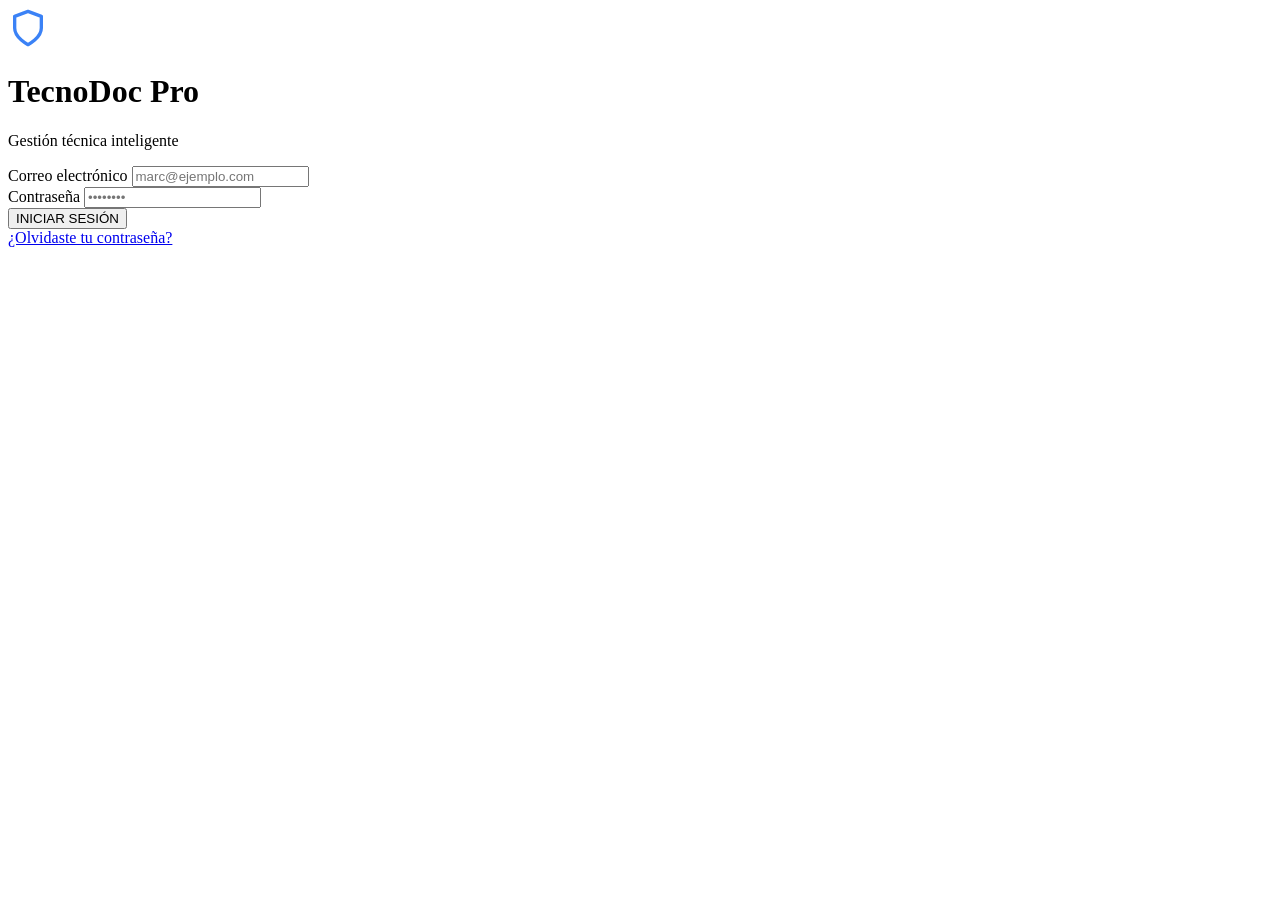
==== index.html @ f9e66f69 "Add initial HTML structure for login page" ====
<!DOCTYPE html>
<html lang="es">
<head>
    <meta charset="UTF-8">
    <meta name="viewport" content="width=device-width, initial-scale=1.0">
    <title>TecnoDoc Pro - Iniciar Sesión</title>
    <!-- Aquí conectaremos nuestro CSS en el siguiente paso -->
    <link rel="stylesheet" href="style.css">
</head>
<body>

    <main class="login-container">
        <div class="glass-card">
            
            <div class="logo-section">
                <!-- Un icono temporal (SVG) de seguridad/tecnología -->
                <svg width="40" height="40" viewBox="0 0 24 24" fill="none" stroke="#3b82f6" stroke-width="2" stroke-linecap="round" stroke-linejoin="round">
                    <path d="M12 22s8-4 8-10V5l-8-3-8 3v7c0 6 8 10 8 10z"></path>
                </svg>
                <h1>TecnoDoc Pro</h1>
                <p>Gestión técnica inteligente</p>
            </div>

            <form id="loginForm">
                <div class="input-group">
                    <label for="email">Correo electrónico</label>
                    <input type="email" id="email" placeholder="marc@ejemplo.com" required>
                </div>

                <div class="input-group">
                    <label for="password">Contraseña</label>
                    <input type="password" id="password" placeholder="••••••••" required>
                </div>

                <button type="submit" class="btn-primary">INICIAR SESIÓN</button>
            </form>

            <div class="form-footer">
                <a href="#">¿Olvidaste tu contraseña?</a>
            </div>
            
        </div>
    </main>

    <!-- Aquí conectaremos nuestra lógica de JavaScript más adelante -->
    <script src="script.js"></script>
</body>
</html>
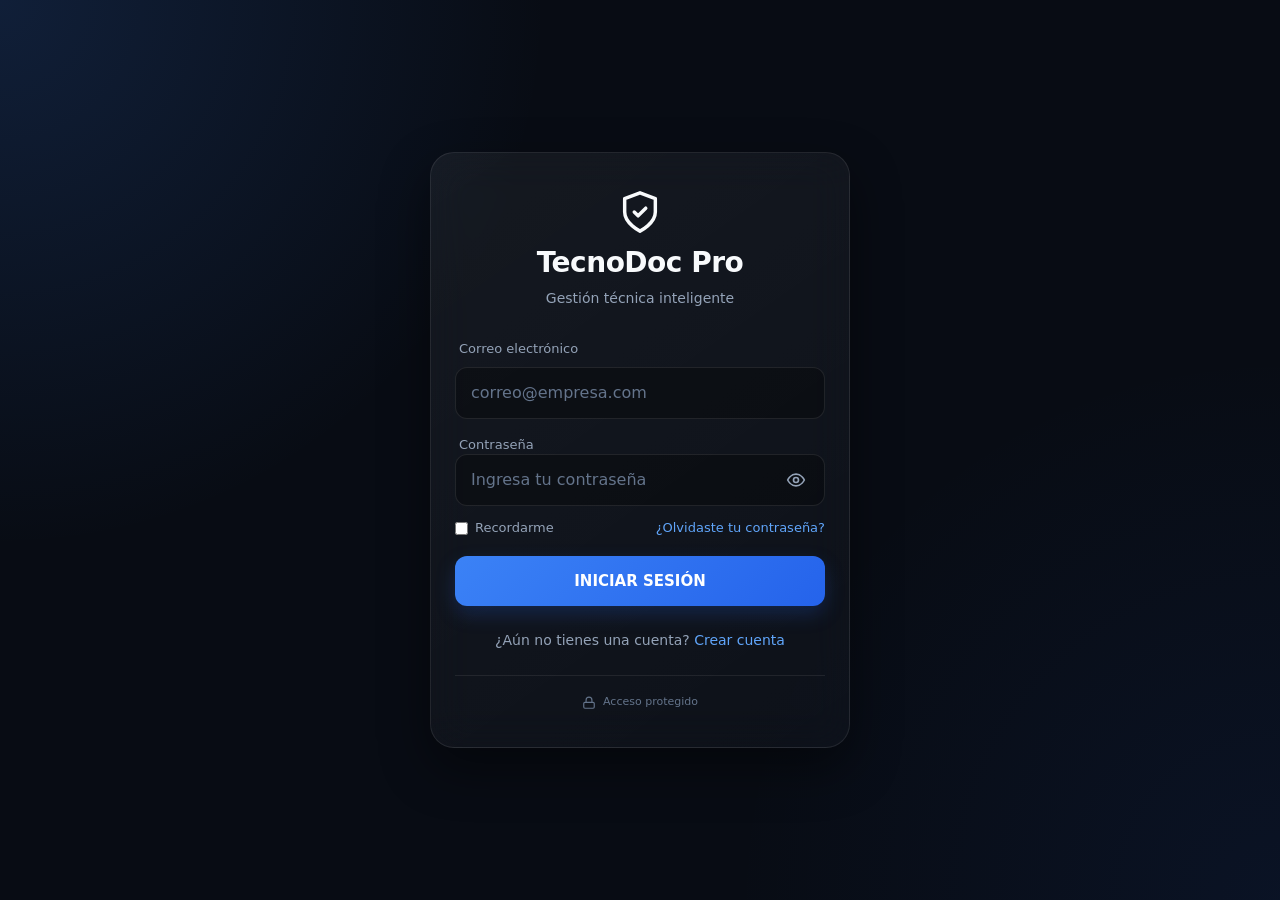
==== commit e59de0f9: "Refactor HTML structure and improve accessibility" ====
--- a/index.html
+++ b/index.html
@@ -1,48 +1,420 @@
 <!DOCTYPE html>
 <html lang="es">
 <head>
+
+    <!-- ================================================================
+         CONFIGURACIÓN BÁSICA
+         ================================================================ -->
+
     <meta charset="UTF-8">
-    <meta name="viewport" content="width=device-width, initial-scale=1.0">
-    <title>TecnoDoc Pro - Iniciar Sesión</title>
-    <!-- Aquí conectaremos nuestro CSS en el siguiente paso -->
-    <link rel="stylesheet" href="style.css">
+
+    <meta
+        name="viewport"
+        content="width=device-width, initial-scale=1.0"
+    >
+
+    <meta
+        name="description"
+        content="TecnoDoc Pro - Gestión técnica inteligente de proformas, informes y almacén."
+    >
+
+    <meta
+        name="theme-color"
+        content="#080c14"
+    >
+
+    <title>TecnoDoc Pro | Iniciar sesión</title>
+
+
+    <!-- ================================================================
+         CSS
+         ================================================================ -->
+
+    <link
+        rel="stylesheet"
+        href="style.css"
+    >
+
 </head>
+
+
 <body>
 
-    <main class="login-container">
-        <div class="glass-card">
-            
+    <!-- ================================================================
+         CONTENEDOR PRINCIPAL DE LOGIN
+         ================================================================ -->
+
+    <main
+        class="login-container"
+        aria-labelledby="login-title"
+    >
+
+        <section
+            class="glass-card"
+            aria-label="Inicio de sesión de TecnoDoc Pro"
+        >
+
+
+            <!-- ========================================================
+                 IDENTIDAD DE LA APLICACIÓN
+                 ======================================================== -->
+
             <div class="logo-section">
-                <!-- Un icono temporal (SVG) de seguridad/tecnología -->
-                <svg width="40" height="40" viewBox="0 0 24 24" fill="none" stroke="#3b82f6" stroke-width="2" stroke-linecap="round" stroke-linejoin="round">
-                    <path d="M12 22s8-4 8-10V5l-8-3-8 3v7c0 6 8 10 8 10z"></path>
+
+                <!-- Logo / icono -->
+                <div
+                    class="app-logo"
+                    aria-hidden="true"
+                >
+
+                    <svg
+                        width="46"
+                        height="46"
+                        viewBox="0 0 24 24"
+                        fill="none"
+                        stroke="currentColor"
+                        stroke-width="1.8"
+                        stroke-linecap="round"
+                        stroke-linejoin="round"
+                    >
+
+                        <path
+                            d="M12 22s8-4 8-10V5l-8-3-8 3v7c0 6 8 10 8 10z"
+                        ></path>
+
+                        <path
+                            d="M9 12l2 2 4-4"
+                        ></path>
+
+                    </svg>
+
+                </div>
+
+
+                <h1 id="login-title">
+                    TecnoDoc Pro
+                </h1>
+
+                <p>
+                    Gestión técnica inteligente
+                </p>
+
+            </div>
+
+
+
+            <!-- ========================================================
+                 MENSAJES DEL SISTEMA
+                 ======================================================== -->
+
+            <!--
+                JavaScript podrá utilizar este elemento para mostrar:
+
+                - Credenciales incorrectas
+                - Usuario no registrado
+                - Error de conexión
+                - Cuenta bloqueada
+                - Sesión expirada
+            -->
+
+            <div
+                id="loginMessage"
+                class="alert"
+                role="alert"
+                aria-live="polite"
+                hidden
+            ></div>
+
+
+
+            <!-- ========================================================
+                 FORMULARIO
+                 ======================================================== -->
+
+            <form
+                id="loginForm"
+                novalidate
+            >
+
+
+                <!-- ====================================================
+                     CORREO
+                     ==================================================== -->
+
+                <div class="input-group">
+
+                    <label for="email">
+                        Correo electrónico
+                    </label>
+
+                    <input
+                        type="email"
+                        id="email"
+                        name="email"
+                        autocomplete="email"
+                        inputmode="email"
+                        placeholder="correo@empresa.com"
+                        required
+                        aria-required="true"
+                    >
+
+                </div>
+
+
+
+                <!-- ====================================================
+                     CONTRASEÑA
+                     ==================================================== -->
+
+                <div class="input-group">
+
+                    <div
+                        class="password-label"
+                        style="
+                            display:flex;
+                            justify-content:space-between;
+                            align-items:center;
+                            gap:10px;
+                        "
+                    >
+
+                        <label
+                            for="password"
+                            style="margin-bottom:0;"
+                        >
+                            Contraseña
+                        </label>
+
+                    </div>
+
+
+                    <div
+                        class="password-wrapper"
+                        style="position:relative;"
+                    >
+
+                        <input
+                            type="password"
+                            id="password"
+                            name="password"
+                            autocomplete="current-password"
+                            placeholder="Ingresa tu contraseña"
+                            required
+                            aria-required="true"
+                            style="padding-right:50px;"
+                        >
+
+
+                        <!--
+                            Este botón será utilizado por JavaScript
+                            para mostrar u ocultar la contraseña.
+                        -->
+
+                        <button
+                            type="button"
+                            id="togglePassword"
+                            aria-label="Mostrar contraseña"
+                            title="Mostrar contraseña"
+                            style="
+                                position:absolute;
+                                right:10px;
+                                top:50%;
+                                transform:translateY(-50%);
+                                width:38px;
+                                height:38px;
+                                display:flex;
+                                align-items:center;
+                                justify-content:center;
+                                border:none;
+                                background:transparent;
+                                color:#94a3b8;
+                                border-radius:8px;
+                                cursor:pointer;
+                            "
+                        >
+
+                            <svg
+                                id="eyeIcon"
+                                width="20"
+                                height="20"
+                                viewBox="0 0 24 24"
+                                fill="none"
+                                stroke="currentColor"
+                                stroke-width="2"
+                                stroke-linecap="round"
+                                stroke-linejoin="round"
+                                aria-hidden="true"
+                            >
+
+                                <path
+                                    d="M2 12s3.5-7 10-7 10 7 10 7-3.5 7-10 7S2 12 2 12z"
+                                ></path>
+
+                                <circle
+                                    cx="12"
+                                    cy="12"
+                                    r="3"
+                                ></circle>
+
+                            </svg>
+
+                        </button>
+
+                    </div>
+
+                </div>
+
+
+
+                <!-- ====================================================
+                     OPCIONES
+                     ==================================================== -->
+
+                <div
+                    class="login-options"
+                    style="
+                        display:flex;
+                        justify-content:space-between;
+                        align-items:center;
+                        gap:12px;
+                        margin:-4px 0 18px;
+                        font-size:13px;
+                    "
+                >
+
+                    <label
+                        style="
+                            display:flex;
+                            align-items:center;
+                            gap:7px;
+                            color:#94a3b8;
+                            cursor:pointer;
+                        "
+                    >
+
+                        <input
+                            type="checkbox"
+                            id="remember"
+                            name="remember"
+                            style="accent-color:#3b82f6;"
+                        >
+
+                        Recordarme
+
+                    </label>
+
+
+                    <a
+                        href="recuperar.html"
+                        style="
+                            color:#60a5fa;
+                            text-decoration:none;
+                        "
+                    >
+                        ¿Olvidaste tu contraseña?
+                    </a>
+
+                </div>
+
+
+
+                <!-- ====================================================
+                     BOTÓN LOGIN
+                     ==================================================== -->
+
+                <button
+                    type="submit"
+                    id="loginButton"
+                    class="btn-primary"
+                >
+
+                    <span id="loginButtonText">
+                        INICIAR SESIÓN
+                    </span>
+
+                </button>
+
+            </form>
+
+
+
+            <!-- ========================================================
+                 REGISTRO
+                 ======================================================== -->
+
+            <div class="form-footer">
+
+                <p>
+                    ¿Aún no tienes una cuenta?
+                    <a href="registro.html">
+                        Crear cuenta
+                    </a>
+                </p>
+
+            </div>
+
+
+
+            <!-- ========================================================
+                 SEGURIDAD
+                 ======================================================== -->
+
+            <div
+                class="login-security"
+                style="
+                    margin-top:24px;
+                    padding-top:18px;
+                    border-top:1px solid rgba(255,255,255,0.08);
+                    display:flex;
+                    align-items:center;
+                    justify-content:center;
+                    gap:7px;
+                    color:#64748b;
+                    font-size:11px;
+                "
+            >
+
+                <svg
+                    width="14"
+                    height="14"
+                    viewBox="0 0 24 24"
+                    fill="none"
+                    stroke="currentColor"
+                    stroke-width="2"
+                    stroke-linecap="round"
+                    stroke-linejoin="round"
+                    aria-hidden="true"
+                >
+
+                    <rect
+                        x="3"
+                        y="11"
+                        width="18"
+                        height="10"
+                        rx="2"
+                    ></rect>
+
+                    <path
+                        d="M7 11V7a5 5 0 0 1 10 0v4"
+                    ></path>
+
                 </svg>
-                <h1>TecnoDoc Pro</h1>
-                <p>Gestión técnica inteligente</p>
+
+                Acceso protegido
+
             </div>
 
-            <form id="loginForm">
-                <div class="input-group">
-                    <label for="email">Correo electrónico</label>
-                    <input type="email" id="email" placeholder="marc@ejemplo.com" required>
-                </div>
-
-                <div class="input-group">
-                    <label for="password">Contraseña</label>
-                    <input type="password" id="password" placeholder="••••••••" required>
-                </div>
-
-                <button type="submit" class="btn-primary">INICIAR SESIÓN</button>
-            </form>
-
-            <div class="form-footer">
-                <a href="#">¿Olvidaste tu contraseña?</a>
-            </div>
-            
-        </div>
+        </section>
+
     </main>
 
-    <!-- Aquí conectaremos nuestra lógica de JavaScript más adelante -->
+
+
+    <!-- ================================================================
+         JAVASCRIPT
+         ================================================================ -->
+
     <script src="script.js"></script>
+
 </body>
 </html>
--- a/style.css
+++ b/style.css
@@ -0,0 +1,1175 @@
+/* ==========================================================================
+   TECNODOC PRO — SISTEMA DE DISEÑO
+   ==========================================================================
+   Diseño:
+   - Dark / Glassmorphism
+   - Responsive Mobile First
+   - Dashboard empresarial
+   - Formularios profesionales
+   - Proformas e informes técnicos
+   - Accesibilidad y estados interactivos
+   ========================================================================== */
+
+
+/* ==========================================================================
+   1. VARIABLES GLOBALES
+   ========================================================================== */
+
+:root {
+
+    /* ---------- Colores ---------- */
+
+    --bg-dark: #080c14;
+    --bg-secondary: #0d1320;
+    --bg-tertiary: #111827;
+
+    --glass-bg: rgba(255, 255, 255, 0.045);
+    --glass-bg-hover: rgba(255, 255, 255, 0.07);
+
+    --glass-border: rgba(255, 255, 255, 0.09);
+    --glass-border-hover: rgba(255, 255, 255, 0.16);
+
+    --primary-blue: #3b82f6;
+    --primary-hover: #2563eb;
+    --primary-light: #60a5fa;
+
+    --success: #10b981;
+    --success-dark: #059669;
+
+    --warning: #f59e0b;
+    --danger: #ef4444;
+    --info: #06b6d4;
+
+    --text-light: #f8fafc;
+    --text-secondary: #cbd5e1;
+    --text-muted: #94a3b8;
+    --text-disabled: #64748b;
+
+
+    /* ---------- Sombras ---------- */
+
+    --shadow-sm:
+        0 4px 12px rgba(0, 0, 0, 0.25);
+
+    --shadow-md:
+        0 10px 30px rgba(0, 0, 0, 0.35);
+
+    --shadow-lg:
+        0 20px 50px rgba(0, 0, 0, 0.45);
+
+    --shadow-blue:
+        0 8px 25px rgba(59, 130, 246, 0.25);
+
+
+    /* ---------- Radios ---------- */
+
+    --radius-sm: 8px;
+    --radius-md: 12px;
+    --radius-lg: 16px;
+    --radius-xl: 20px;
+    --radius-2xl: 24px;
+
+
+    /* ---------- Espaciado ---------- */
+
+    --space-1: 4px;
+    --space-2: 8px;
+    --space-3: 12px;
+    --space-4: 16px;
+    --space-5: 20px;
+    --space-6: 24px;
+    --space-8: 32px;
+    --space-10: 40px;
+
+
+    /* ---------- Transiciones ---------- */
+
+    --transition-fast: 0.15s ease;
+    --transition-normal: 0.25s ease;
+    --transition-slow: 0.35s ease;
+}
+
+
+/* ==========================================================================
+   2. RESET
+   ========================================================================== */
+
+* {
+    margin: 0;
+    padding: 0;
+    box-sizing: border-box;
+
+    font-family:
+        system-ui,
+        -apple-system,
+        BlinkMacSystemFont,
+        "Segoe UI",
+        sans-serif;
+
+    -webkit-tap-highlight-color: transparent;
+}
+
+html {
+    scroll-behavior: smooth;
+}
+
+body {
+    min-height: 100vh;
+
+    background-color: var(--bg-dark);
+
+    color: var(--text-light);
+
+    background-image:
+        radial-gradient(
+            circle at 0% 0%,
+            rgba(59, 130, 246, 0.16),
+            transparent 35%
+        ),
+        radial-gradient(
+            circle at 100% 100%,
+            rgba(37, 99, 235, 0.08),
+            transparent 35%
+        );
+
+    background-attachment: fixed;
+
+    line-height: 1.5;
+
+    overflow-x: hidden;
+}
+
+button,
+input,
+select,
+textarea {
+    font: inherit;
+}
+
+button {
+    cursor: pointer;
+}
+
+img {
+    max-width: 100%;
+    display: block;
+}
+
+a {
+    color: inherit;
+}
+
+
+/* ==========================================================================
+   3. ACCESIBILIDAD
+   ========================================================================== */
+
+:focus-visible {
+    outline: 2px solid var(--primary-light);
+    outline-offset: 3px;
+}
+
+::selection {
+    background: rgba(59, 130, 246, 0.35);
+    color: white;
+}
+
+
+/* ==========================================================================
+   4. SCROLLBAR
+   ========================================================================== */
+
+::-webkit-scrollbar {
+    width: 7px;
+    height: 7px;
+}
+
+::-webkit-scrollbar-track {
+    background: transparent;
+}
+
+::-webkit-scrollbar-thumb {
+    background: rgba(148, 163, 184, 0.25);
+    border-radius: 999px;
+}
+
+::-webkit-scrollbar-thumb:hover {
+    background: rgba(148, 163, 184, 0.4);
+}
+
+
+/* ==========================================================================
+   5. LAYOUT LOGIN
+   ========================================================================== */
+
+.login-container {
+    width: 100%;
+    min-height: 100vh;
+
+    padding: var(--space-5);
+
+    display: flex;
+    align-items: center;
+    justify-content: center;
+}
+
+.login-container .glass-card {
+    width: 100%;
+    max-width: 420px;
+}
+
+
+/* ==========================================================================
+   6. LAYOUT PRINCIPAL
+   ========================================================================== */
+
+.app-layout {
+    width: 100%;
+    max-width: 1280px;
+
+    min-height: 100vh;
+
+    margin: 0 auto;
+
+    display: flex;
+    flex-direction: column;
+
+    padding-bottom: 90px;
+}
+
+.dashboard-content {
+    width: 100%;
+
+    padding:
+        var(--space-6)
+        var(--space-5);
+
+    flex: 1;
+}
+
+
+/* ==========================================================================
+   7. HEADER
+   ========================================================================== */
+
+.top-bar {
+
+    position: sticky;
+    top: 0;
+
+    z-index: 50;
+
+    width: 100%;
+
+    display: flex;
+    align-items: center;
+    justify-content: space-between;
+
+    padding:
+        14px
+        20px;
+
+    background:
+        rgba(8, 12, 20, 0.82);
+
+    backdrop-filter: blur(18px);
+    -webkit-backdrop-filter: blur(18px);
+
+    border-bottom:
+        1px solid var(--glass-border);
+}
+
+.brand {
+    display: flex;
+    align-items: center;
+
+    gap: 10px;
+
+    font-size: 18px;
+    font-weight: 750;
+
+    letter-spacing: -0.3px;
+}
+
+.avatar {
+
+    width: 36px;
+    height: 36px;
+
+    flex-shrink: 0;
+
+    border-radius: 50%;
+
+    display: flex;
+    align-items: center;
+    justify-content: center;
+
+    background:
+        linear-gradient(
+            135deg,
+            var(--primary-blue),
+            var(--primary-hover)
+        );
+
+    color: white;
+
+    font-size: 14px;
+    font-weight: 700;
+
+    box-shadow:
+        var(--shadow-blue);
+}
+
+
+/* ==========================================================================
+   8. NAVEGACIÓN INFERIOR
+   ========================================================================== */
+
+.bottom-nav {
+
+    position: fixed;
+
+    left: 0;
+    right: 0;
+    bottom: 0;
+
+    z-index: 100;
+
+    height: 68px;
+
+    display: flex;
+    align-items: center;
+    justify-content: space-around;
+
+    padding:
+        6px
+        max(8px, env(safe-area-inset-left))
+        calc(6px + env(safe-area-inset-bottom))
+        max(8px, env(safe-area-inset-right));
+
+    background:
+        rgba(8, 12, 20, 0.94);
+
+    backdrop-filter: blur(18px);
+    -webkit-backdrop-filter: blur(18px);
+
+    border-top:
+        1px solid var(--glass-border);
+}
+
+.nav-item {
+
+    min-width: 58px;
+
+    padding: 5px 8px;
+
+    display: flex;
+    flex-direction: column;
+    align-items: center;
+
+    gap: 3px;
+
+    color: var(--text-muted);
+
+    text-decoration: none;
+
+    font-size: 11px;
+    font-weight: 500;
+
+    border-radius: var(--radius-md);
+
+    transition:
+        color var(--transition-normal),
+        background var(--transition-normal),
+        transform var(--transition-fast);
+}
+
+.nav-item:hover {
+    color: var(--text-light);
+    background: var(--glass-bg);
+}
+
+.nav-item.active {
+    color: var(--primary-light);
+    background:
+        rgba(59, 130, 246, 0.10);
+}
+
+.nav-item:active {
+    transform: scale(0.94);
+}
+
+
+/* ==========================================================================
+   9. GLASS CARDS
+   ========================================================================== */
+
+.glass-card {
+
+    width: 100%;
+    max-width: 420px;
+
+    padding:
+        36px
+        24px;
+
+    background:
+        linear-gradient(
+            145deg,
+            rgba(255,255,255,0.055),
+            rgba(255,255,255,0.025)
+        );
+
+    backdrop-filter: blur(20px);
+    -webkit-backdrop-filter: blur(20px);
+
+    border:
+        1px solid var(--glass-border);
+
+    border-radius:
+        var(--radius-2xl);
+
+    box-shadow:
+        var(--shadow-lg);
+
+    text-align: center;
+}
+
+.section-card {
+
+    width: 100%;
+
+    padding: var(--space-5);
+
+    margin-bottom: var(--space-4);
+
+    background:
+        rgba(255,255,255,0.035);
+
+    border:
+        1px solid var(--glass-border);
+
+    border-radius:
+        var(--radius-lg);
+
+    transition:
+        border-color var(--transition-normal),
+        background var(--transition-normal);
+}
+
+.section-card:hover {
+    border-color: var(--glass-border-hover);
+    background: var(--glass-bg-hover);
+}
+
+.section-card h3 {
+    margin-bottom: var(--space-3);
+
+    color: var(--text-light);
+
+    font-size: 15px;
+    font-weight: 650;
+}
+
+.section-header {
+
+    display: flex;
+    align-items: center;
+    justify-content: space-between;
+
+    gap: var(--space-3);
+
+    margin-bottom: var(--space-4);
+}
+
+
+/* ==========================================================================
+   10. DASHBOARD
+   ========================================================================== */
+
+.welcome-header {
+    margin-bottom: var(--space-6);
+}
+
+.welcome-header h2 {
+
+    margin-bottom: 4px;
+
+    font-size: clamp(
+        22px,
+        4vw,
+        28px
+    );
+
+    font-weight: 750;
+
+    letter-spacing: -0.5px;
+}
+
+.welcome-header p {
+
+    color: var(--text-muted);
+
+    font-size: 14px;
+}
+
+
+/* ==========================================================================
+   11. MÉTRICAS
+   ========================================================================== */
+
+.metrics-grid {
+
+    display: grid;
+
+    grid-template-columns:
+        repeat(2, minmax(0, 1fr));
+
+    gap: var(--space-3);
+
+    margin-bottom: var(--space-8);
+}
+
+.metric-card {
+
+    min-width: 0;
+
+    padding: var(--space-4);
+
+    display: flex;
+    flex-direction: column;
+
+    gap: 6px;
+
+    background:
+        linear-gradient(
+            145deg,
+            rgba(255,255,255,0.05),
+            rgba(255,255,255,0.025)
+        );
+
+    border:
+        1px solid var(--glass-border);
+
+    border-radius:
+        var(--radius-lg);
+
+    box-shadow:
+        var(--shadow-sm);
+
+    transition:
+        transform var(--transition-fast),
+        border-color var(--transition-normal),
+        background var(--transition-normal);
+}
+
+.metric-card:hover {
+    transform: translateY(-2px);
+
+    border-color:
+        rgba(59, 130, 246, 0.25);
+}
+
+.metric-card:active {
+    transform: scale(0.98);
+}
+
+.metric-card .label {
+
+    color: var(--text-muted);
+
+    font-size: 12px;
+    font-weight: 500;
+}
+
+.metric-card .value {
+
+    overflow: hidden;
+
+    font-size: clamp(
+        20px,
+        5vw,
+        27px
+    );
+
+    font-weight: 750;
+
+    letter-spacing: -0.5px;
+
+    white-space: nowrap;
+}
+
+.metric-card .value small {
+
+    color: var(--text-muted);
+
+    font-size: 13px;
+
+    font-weight: 400;
+}
+
+
+/* ==========================================================================
+   12. ACCIONES RÁPIDAS
+   ========================================================================== */
+
+.quick-actions h3 {
+
+    margin-bottom: var(--space-3);
+
+    font-size: 16px;
+    font-weight: 650;
+}
+
+.actions-grid {
+
+    display: grid;
+
+    grid-template-columns:
+        repeat(2, minmax(0, 1fr));
+
+    gap: var(--space-3);
+}
+
+
+/* ==========================================================================
+   13. FORMULARIOS
+   ========================================================================== */
+
+.logo-section {
+    margin-bottom: 30px;
+}
+
+.logo-section h1 {
+
+    margin-bottom: 4px;
+
+    font-size: 28px;
+    font-weight: 750;
+
+    letter-spacing: -0.5px;
+}
+
+.logo-section p {
+
+    color: var(--text-muted);
+
+    font-size: 14px;
+}
+
+.input-group {
+
+    margin-bottom: var(--space-4);
+
+    text-align: left;
+}
+
+.input-group label {
+
+    display: block;
+
+    margin:
+        0 0
+        var(--space-2)
+        4px;
+
+    color: var(--text-muted);
+
+    font-size: 13px;
+    font-weight: 500;
+}
+
+
+/* ==========================================================================
+   14. INPUTS
+   ========================================================================== */
+
+.input-group input,
+.form-input,
+.form-textarea {
+
+    width: 100%;
+
+    padding:
+        13px
+        15px;
+
+    background:
+        rgba(0, 0, 0, 0.28);
+
+    border:
+        1px solid var(--glass-border);
+
+    border-radius:
+        var(--radius-md);
+
+    color:
+        var(--text-light);
+
+    font-size: 16px;
+
+    outline: none;
+
+    transition:
+        border-color var(--transition-normal),
+        background var(--transition-normal),
+        box-shadow var(--transition-normal);
+}
+
+.input-group input::placeholder,
+.form-input::placeholder,
+.form-textarea::placeholder {
+    color:
+        var(--text-disabled);
+}
+
+.input-group input:hover,
+.form-input:hover,
+.form-textarea:hover {
+
+    border-color:
+        var(--glass-border-hover);
+}
+
+.input-group input:focus,
+.form-input:focus,
+.form-textarea:focus {
+
+    border-color:
+        var(--primary-blue);
+
+    background:
+        rgba(0, 0, 0, 0.40);
+
+    box-shadow:
+        0 0 0 3px
+        rgba(59, 130, 246, 0.12);
+}
+
+.form-textarea {
+
+    min-height: 120px;
+
+    resize: vertical;
+
+    line-height: 1.55;
+}
+
+
+/* ==========================================================================
+   15. INPUT DESHABILITADO
+   ========================================================================== */
+
+input:disabled,
+select:disabled,
+textarea:disabled,
+button:disabled {
+
+    cursor: not-allowed;
+
+    opacity: 0.55;
+}
+
+
+/* ==========================================================================
+   16. SELECT
+   ========================================================================== */
+
+select.form-input {
+
+    appearance: none;
+
+    padding-right: 42px;
+
+    background-image:
+        url("data:image/svg+xml;charset=UTF-8,%3Csvg xmlns='http://www.w3.org/2000/svg' width='18' height='18' viewBox='0 0 24 24' fill='none' stroke='%2394a3b8' stroke-width='2' stroke-linecap='round' stroke-linejoin='round'%3E%3Cpolyline points='6 9 12 15 18 9'%3E%3C/polyline%3E%3C/svg%3E");
+
+    background-repeat: no-repeat;
+
+    background-position:
+        right 14px center;
+
+    background-size: 16px;
+}
+
+
+/* ==========================================================================
+   17. BOTONES
+   ========================================================================== */
+
+.btn-primary,
+.btn-action {
+
+    width: 100%;
+
+    padding:
+        14px
+        16px;
+
+    border-radius:
+        var(--radius-md);
+
+    font-size: 15px;
+
+    font-weight: 650;
+
+    cursor: pointer;
+
+    transition:
+        transform var(--transition-fast),
+        background var(--transition-normal),
+        box-shadow var(--transition-normal),
+        border-color var(--transition-normal);
+}
+
+.btn-primary {
+
+    border: none;
+
+    color: white;
+
+    background:
+        linear-gradient(
+            135deg,
+            var(--primary-blue),
+            var(--primary-hover)
+        );
+
+    box-shadow:
+        0 8px 20px
+        rgba(37, 99, 235, 0.22);
+}
+
+.btn-primary:hover {
+
+    background:
+        linear-gradient(
+            135deg,
+            #4f8ff7,
+            #2563eb
+        );
+
+    box-shadow:
+        0 10px 25px
+        rgba(37, 99, 235, 0.30);
+}
+
+.btn-action {
+
+    color:
+        var(--primary-light);
+
+    background:
+        rgba(59, 130, 246, 0.10);
+
+    border:
+        1px solid
+        rgba(59, 130, 246, 0.55);
+}
+
+.btn-action:hover {
+
+    color: white;
+
+    background:
+        rgba(59, 130, 246, 0.20);
+
+    border-color:
+        var(--primary-blue);
+}
+
+.btn-primary:active,
+.btn-action:active {
+
+    transform:
+        scale(0.98);
+}
+
+
+/* ==========================================================================
+   18. BOTÓN SECUNDARIO
+   ========================================================================== */
+
+.btn-secondary {
+
+    padding:
+        8px
+        14px;
+
+    border:
+        1px solid
+        rgba(59, 130, 246, 0.5);
+
+    border-radius:
+        var(--radius-sm);
+
+    background:
+        transparent;
+
+    color:
+        var(--primary-light);
+
+    font-size: 13px;
+
+    font-weight: 600;
+
+    transition:
+        background var(--transition-normal),
+        color var(--transition-normal);
+}
+
+.btn-secondary:hover {
+
+    background:
+        rgba(59, 130, 246, 0.10);
+
+    color: white;
+}
+
+
+/* ==========================================================================
+   19. BOTÓN VOLVER
+   ========================================================================== */
+
+.btn-back {
+
+    display: inline-flex;
+
+    align-items: center;
+
+    justify-content: center;
+
+    width: 38px;
+    height: 38px;
+
+    margin-right: 8px;
+
+    border-radius:
+        var(--radius-md);
+
+    color:
+        var(--text-light);
+
+    text-decoration: none;
+
+    font-size: 20px;
+
+    transition:
+        background var(--transition-normal),
+        transform var(--transition-fast);
+}
+
+.btn-back:hover {
+
+    background:
+        var(--glass-bg-hover);
+}
+
+.btn-back:active {
+    transform: scale(0.94);
+}
+
+
+/* ==========================================================================
+   20. FOOTER DEL FORMULARIO
+   ========================================================================== */
+
+.form-footer {
+
+    margin-top:
+        var(--space-6);
+
+    color:
+        var(--text-muted);
+
+    font-size: 14px;
+}
+
+.form-footer a {
+
+    color:
+        var(--primary-light);
+
+    text-decoration: none;
+
+    font-weight: 500;
+}
+
+.form-footer a:hover {
+    text-decoration: underline;
+}
+
+
+/* ==========================================================================
+   21. TABLAS DE PROFORMAS
+   ========================================================================== */
+
+.table-responsive {
+
+    width: 100%;
+
+    overflow-x: auto;
+
+    border:
+        1px solid
+        var(--glass-border);
+
+    border-radius:
+        var(--radius-md);
+
+    scrollbar-width: thin;
+}
+
+.proforma-table {
+
+    width: 100%;
+
+    min-width: 620px;
+
+    border-collapse: collapse;
+
+    background:
+        rgba(0,0,0,0.10);
+}
+
+.proforma-table th {
+
+    padding:
+        12px
+        10px;
+
+    color:
+        var(--text-muted);
+
+    background:
+        rgba(255,255,255,0.025);
+
+    border-bottom:
+        1px solid
+        var(--glass-border);
+
+    text-align: left;
+
+    font-size: 11px;
+
+    font-weight: 650;
+
+    text-transform: uppercase;
+
+    letter-spacing: 0.4px;
+}
+
+.proforma-table td {
+
+    padding:
+        11px
+        10px;
+
+    border-bottom:
+        1px solid
+        rgba(255,255,255,0.045);
+
+    color:
+        var(--text-secondary);
+
+    font-size: 13px;
+}
+
+.proforma-table tbody tr {
+
+    transition:
+        background var(--transition-fast);
+}
+
+.proforma-table tbody tr:hover {
+
+    background:
+        rgba(255,255,255,0.025);
+}
+
+.proforma-table tbody tr:last-child td {
+    border-bottom: none;
+}
+
+.total-celda {
+
+    color:
+        var(--primary-light) !important;
+
+    font-size: 14px !important;
+
+    font-weight: 700;
+
+    white-space: nowrap;
+}
+
+
+/* ==========================================================================
+   22. RESUMEN DE TOTALES
+   ========================================================================== */
+
+.resume-card {
+
+    display: flex;
+
+    flex-direction: column;
+
+    gap: 10px;
+}
+
+.resume-line {
+
+    display: flex;
+
+    justify-content: space-between;
+
+    align-items: center;
+
+    gap: 20px;
+
+    color:
+        var(--text-muted);
+
+    font-size: 14px;
+}
+
+.resume-line strong {
+    color:
+        var(--text-secondary);
+}
+
+.total-line {
+
+    display: flex;
+
+    align-items: center;
+    justify-content: space-between;
+
+    padding-top:
+        var(--space-3);
+
+    margin-top:
+        4px;
+
+    border-top:
+        1px solid
+        var(--glass-border);
+
+    color:
+        var(--text-light);
+
+    font-size: 18px;
+}
+
+.total-line strong {
+
+    color:
+        var(--success);
+
+    font-size: 20px;
+}
+
+
+/* ==========================================================================
+   23. EVIDENCIAS
+   ==========================================================
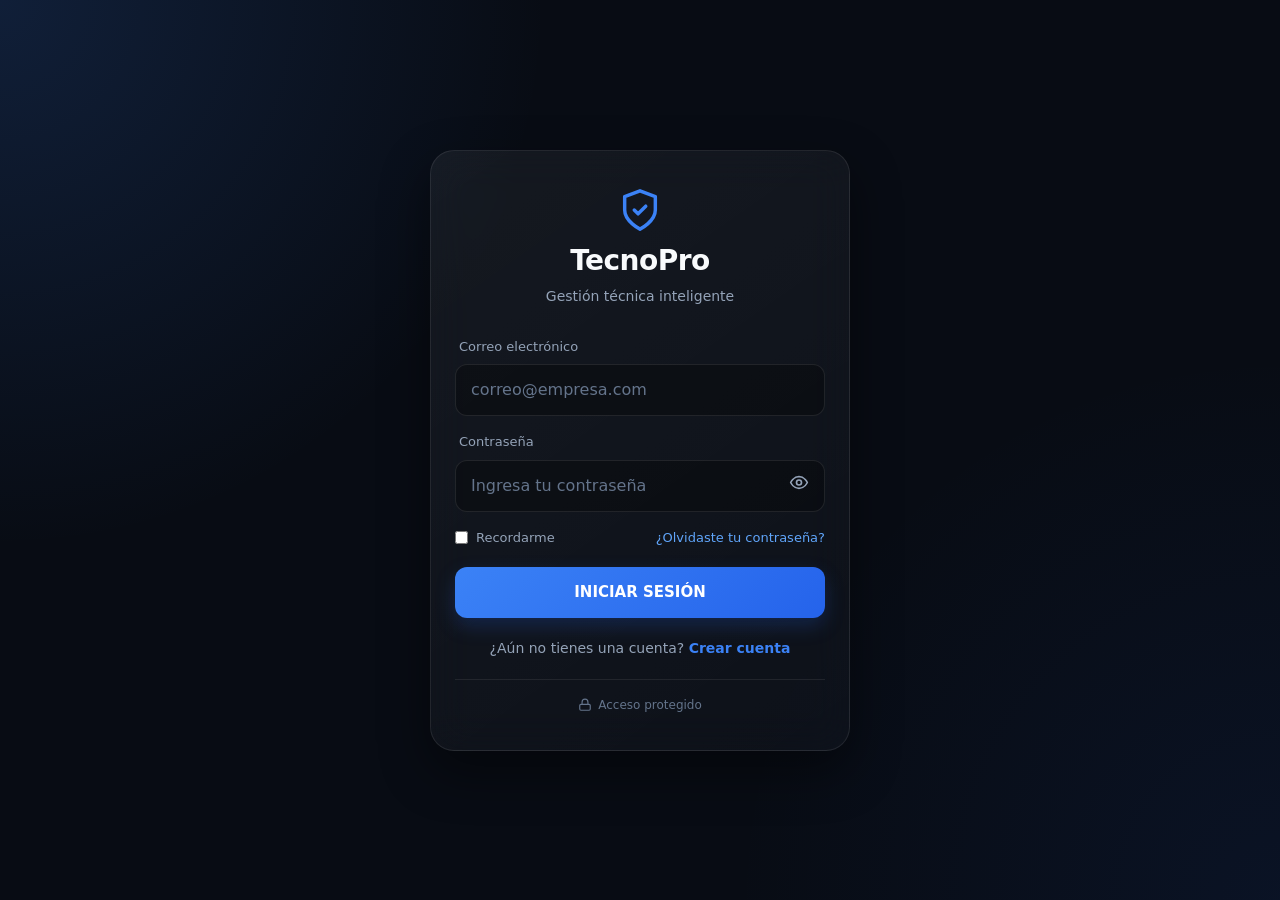
==== commit b0c6efa4: "Refactor index.html for TecnoPro branding" ====
--- a/index.html
+++ b/index.html
@@ -1,420 +1,89 @@
 <!DOCTYPE html>
 <html lang="es">
 <head>
-
-    <!-- ================================================================
-         CONFIGURACIÓN BÁSICA
-         ================================================================ -->
-
     <meta charset="UTF-8">
-
-    <meta
-        name="viewport"
-        content="width=device-width, initial-scale=1.0"
-    >
-
-    <meta
-        name="description"
-        content="TecnoDoc Pro - Gestión técnica inteligente de proformas, informes y almacén."
-    >
-
-    <meta
-        name="theme-color"
-        content="#080c14"
-    >
-
-    <title>TecnoDoc Pro | Iniciar sesión</title>
-
-
-    <!-- ================================================================
-         CSS
-         ================================================================ -->
-
-    <link
-        rel="stylesheet"
-        href="style.css"
-    >
-
+    <meta name="viewport" content="width=device-width, initial-scale=1.0">
+    <meta name="description" content="TecnoPro - Gestión inteligente de proformas, informes y servicios técnicos.">
+    <meta name="theme-color" content="#080c14">
+    <title>TecnoPro | Iniciar sesión</title>
+    <link rel="stylesheet" href="./style.css">
 </head>
-
-
 <body>
 
-    <!-- ================================================================
-         CONTENEDOR PRINCIPAL DE LOGIN
-         ================================================================ -->
+    <main class="login-container" aria-labelledby="login-title">
+        <section class="glass-card" aria-label="Inicio de sesión de TecnoPro">
 
-    <main
-        class="login-container"
-        aria-labelledby="login-title"
-    >
+            <!-- LOGO Y TÍTULO -->
+            <div class="logo-section">
+                <div class="app-logo" aria-hidden="true">
+                    <svg width="46" height="46" viewBox="0 0 24 24" fill="none" stroke="#3b82f6" stroke-width="1.8" stroke-linecap="round" stroke-linejoin="round">
+                        <path d="M12 22s8-4 8-10V5l-8-3-8 3v7c0 6 8 10 8 10z"></path>
+                        <path d="M9 12l2 2 4-4"></path>
+                    </svg>
+                </div>
+                <h1 id="login-title">TecnoPro</h1>
+                <p>Gestión técnica inteligente</p>
+            </div>
 
-        <section
-            class="glass-card"
-            aria-label="Inicio de sesión de TecnoDoc Pro"
-        >
+            <!-- MENSAJE DE ERROR/ALERTA -->
+            <div id="loginMessage" class="alert" role="alert" aria-live="polite" hidden></div>
 
-
-            <!-- ========================================================
-                 IDENTIDAD DE LA APLICACIÓN
-                 ======================================================== -->
-
-            <div class="logo-section">
-
-                <!-- Logo / icono -->
-                <div
-                    class="app-logo"
-                    aria-hidden="true"
-                >
-
-                    <svg
-                        width="46"
-                        height="46"
-                        viewBox="0 0 24 24"
-                        fill="none"
-                        stroke="currentColor"
-                        stroke-width="1.8"
-                        stroke-linecap="round"
-                        stroke-linejoin="round"
-                    >
-
-                        <path
-                            d="M12 22s8-4 8-10V5l-8-3-8 3v7c0 6 8 10 8 10z"
-                        ></path>
-
-                        <path
-                            d="M9 12l2 2 4-4"
-                        ></path>
-
-                    </svg>
-
+            <!-- FORMULARIO DE ACCESO -->
+            <form id="loginForm" novalidate>
+                
+                <!-- CORREO -->
+                <div class="input-group">
+                    <label for="email">Correo electrónico</label>
+                    <input type="email" id="email" name="email" autocomplete="email" inputmode="email" placeholder="correo@empresa.com" required>
                 </div>
 
+                <!-- CONTRASEÑA CON BOTÓN MOSTRAR/OCULTAR -->
+                <div class="input-group">
+                    <label for="password">Contraseña</label>
+                    <div class="password-wrapper" style="position: relative;">
+                        <input type="password" id="password" name="password" autocomplete="current-password" placeholder="Ingresa tu contraseña" required style="padding-right: 50px;">
+                        
+                        <button type="button" id="togglePassword" aria-label="Mostrar contraseña" style="position: absolute; right: 8px; top: 50%; transform: translateY(-50%); background: transparent; border: none; color: #94a3b8; cursor: pointer; padding: 8px;">
+                            <svg id="eyeIcon" width="20" height="20" viewBox="0 0 24 24" fill="none" stroke="currentColor" stroke-width="2" stroke-linecap="round" stroke-linejoin="round">
+                                <path d="M2 12s3.5-7 10-7 10 7 10 7-3.5 7-10 7S2 12 2 12z"></path>
+                                <circle cx="12" cy="12" r="3"></circle>
+                            </svg>
+                        </button>
+                    </div>
+                </div>
 
-                <h1 id="login-title">
-                    TecnoDoc Pro
-                </h1>
+                <!-- OPCIONES -->
+                <div class="login-options" style="display: flex; justify-content: space-between; align-items: center; margin: 12px 0 20px; font-size: 13px;">
+                    <label style="display: flex; align-items: center; gap: 8px; color: #94a3b8; cursor: pointer;">
+                        <input type="checkbox" id="remember" name="remember" style="accent-color: #3b82f6;">
+                        Recordarme
+                    </label>
+                    <a href="#" onclick="alert('Función de recuperación en desarrollo')" style="color: #60a5fa; text-decoration: none;">¿Olvidaste tu contraseña?</a>
+                </div>
 
-                <p>
-                    Gestión técnica inteligente
-                </p>
+                <!-- BOTÓN PRINCIPAL -->
+                <button type="submit" id="loginButton" class="btn-primary">
+                    <span id="loginButtonText">INICIAR SESIÓN</span>
+                </button>
+            </form>
 
+            <!-- PIE DE FORMULARIO -->
+            <div class="form-footer" style="margin-top: 20px; font-size: 14px;">
+                <p>¿Aún no tienes una cuenta? <a href="#" onclick="alert('Registro en desarrollo')" style="color: #3b82f6; text-decoration: none; font-weight: 600;">Crear cuenta</a></p>
             </div>
 
-
-
-            <!-- ========================================================
-                 MENSAJES DEL SISTEMA
-                 ======================================================== -->
-
-            <!--
-                JavaScript podrá utilizar este elemento para mostrar:
-
-                - Credenciales incorrectas
-                - Usuario no registrado
-                - Error de conexión
-                - Cuenta bloqueada
-                - Sesión expirada
-            -->
-
-            <div
-                id="loginMessage"
-                class="alert"
-                role="alert"
-                aria-live="polite"
-                hidden
-            ></div>
-
-
-
-            <!-- ========================================================
-                 FORMULARIO
-                 ======================================================== -->
-
-            <form
-                id="loginForm"
-                novalidate
-            >
-
-
-                <!-- ====================================================
-                     CORREO
-                     ==================================================== -->
-
-                <div class="input-group">
-
-                    <label for="email">
-                        Correo electrónico
-                    </label>
-
-                    <input
-                        type="email"
-                        id="email"
-                        name="email"
-                        autocomplete="email"
-                        inputmode="email"
-                        placeholder="correo@empresa.com"
-                        required
-                        aria-required="true"
-                    >
-
-                </div>
-
-
-
-                <!-- ====================================================
-                     CONTRASEÑA
-                     ==================================================== -->
-
-                <div class="input-group">
-
-                    <div
-                        class="password-label"
-                        style="
-                            display:flex;
-                            justify-content:space-between;
-                            align-items:center;
-                            gap:10px;
-                        "
-                    >
-
-                        <label
-                            for="password"
-                            style="margin-bottom:0;"
-                        >
-                            Contraseña
-                        </label>
-
-                    </div>
-
-
-                    <div
-                        class="password-wrapper"
-                        style="position:relative;"
-                    >
-
-                        <input
-                            type="password"
-                            id="password"
-                            name="password"
-                            autocomplete="current-password"
-                            placeholder="Ingresa tu contraseña"
-                            required
-                            aria-required="true"
-                            style="padding-right:50px;"
-                        >
-
-
-                        <!--
-                            Este botón será utilizado por JavaScript
-                            para mostrar u ocultar la contraseña.
-                        -->
-
-                        <button
-                            type="button"
-                            id="togglePassword"
-                            aria-label="Mostrar contraseña"
-                            title="Mostrar contraseña"
-                            style="
-                                position:absolute;
-                                right:10px;
-                                top:50%;
-                                transform:translateY(-50%);
-                                width:38px;
-                                height:38px;
-                                display:flex;
-                                align-items:center;
-                                justify-content:center;
-                                border:none;
-                                background:transparent;
-                                color:#94a3b8;
-                                border-radius:8px;
-                                cursor:pointer;
-                            "
-                        >
-
-                            <svg
-                                id="eyeIcon"
-                                width="20"
-                                height="20"
-                                viewBox="0 0 24 24"
-                                fill="none"
-                                stroke="currentColor"
-                                stroke-width="2"
-                                stroke-linecap="round"
-                                stroke-linejoin="round"
-                                aria-hidden="true"
-                            >
-
-                                <path
-                                    d="M2 12s3.5-7 10-7 10 7 10 7-3.5 7-10 7S2 12 2 12z"
-                                ></path>
-
-                                <circle
-                                    cx="12"
-                                    cy="12"
-                                    r="3"
-                                ></circle>
-
-                            </svg>
-
-                        </button>
-
-                    </div>
-
-                </div>
-
-
-
-                <!-- ====================================================
-                     OPCIONES
-                     ==================================================== -->
-
-                <div
-                    class="login-options"
-                    style="
-                        display:flex;
-                        justify-content:space-between;
-                        align-items:center;
-                        gap:12px;
-                        margin:-4px 0 18px;
-                        font-size:13px;
-                    "
-                >
-
-                    <label
-                        style="
-                            display:flex;
-                            align-items:center;
-                            gap:7px;
-                            color:#94a3b8;
-                            cursor:pointer;
-                        "
-                    >
-
-                        <input
-                            type="checkbox"
-                            id="remember"
-                            name="remember"
-                            style="accent-color:#3b82f6;"
-                        >
-
-                        Recordarme
-
-                    </label>
-
-
-                    <a
-                        href="recuperar.html"
-                        style="
-                            color:#60a5fa;
-                            text-decoration:none;
-                        "
-                    >
-                        ¿Olvidaste tu contraseña?
-                    </a>
-
-                </div>
-
-
-
-                <!-- ====================================================
-                     BOTÓN LOGIN
-                     ==================================================== -->
-
-                <button
-                    type="submit"
-                    id="loginButton"
-                    class="btn-primary"
-                >
-
-                    <span id="loginButtonText">
-                        INICIAR SESIÓN
-                    </span>
-
-                </button>
-
-            </form>
-
-
-
-            <!-- ========================================================
-                 REGISTRO
-                 ======================================================== -->
-
-            <div class="form-footer">
-
-                <p>
-                    ¿Aún no tienes una cuenta?
-                    <a href="registro.html">
-                        Crear cuenta
-                    </a>
-                </p>
-
-            </div>
-
-
-
-            <!-- ========================================================
-                 SEGURIDAD
-                 ======================================================== -->
-
-            <div
-                class="login-security"
-                style="
-                    margin-top:24px;
-                    padding-top:18px;
-                    border-top:1px solid rgba(255,255,255,0.08);
-                    display:flex;
-                    align-items:center;
-                    justify-content:center;
-                    gap:7px;
-                    color:#64748b;
-                    font-size:11px;
-                "
-            >
-
-                <svg
-                    width="14"
-                    height="14"
-                    viewBox="0 0 24 24"
-                    fill="none"
-                    stroke="currentColor"
-                    stroke-width="2"
-                    stroke-linecap="round"
-                    stroke-linejoin="round"
-                    aria-hidden="true"
-                >
-
-                    <rect
-                        x="3"
-                        y="11"
-                        width="18"
-                        height="10"
-                        rx="2"
-                    ></rect>
-
-                    <path
-                        d="M7 11V7a5 5 0 0 1 10 0v4"
-                    ></path>
-
+            <!-- SEGURIDAD -->
+            <div class="login-security" style="margin-top: 20px; padding-top: 16px; border-top: 1px solid rgba(255,255,255,0.08); display: flex; align-items: center; justify-content: center; gap: 6px; color: #64748b; font-size: 12px;">
+                <svg width="14" height="14" viewBox="0 0 24 24" fill="none" stroke="currentColor" stroke-width="2">
+                    <rect x="3" y="11" width="18" height="10" rx="2"></rect>
+                    <path d="M7 11V7a5 5 0 0 1 10 0v4"></path>
                 </svg>
-
                 Acceso protegido
-
             </div>
 
         </section>
-
     </main>
 
-
-
-    <!-- ================================================================
-         JAVASCRIPT
-         ================================================================ -->
-
-    <script src="script.js"></script>
-
+    <script src="./script.js"></script>
 </body>
 </html>
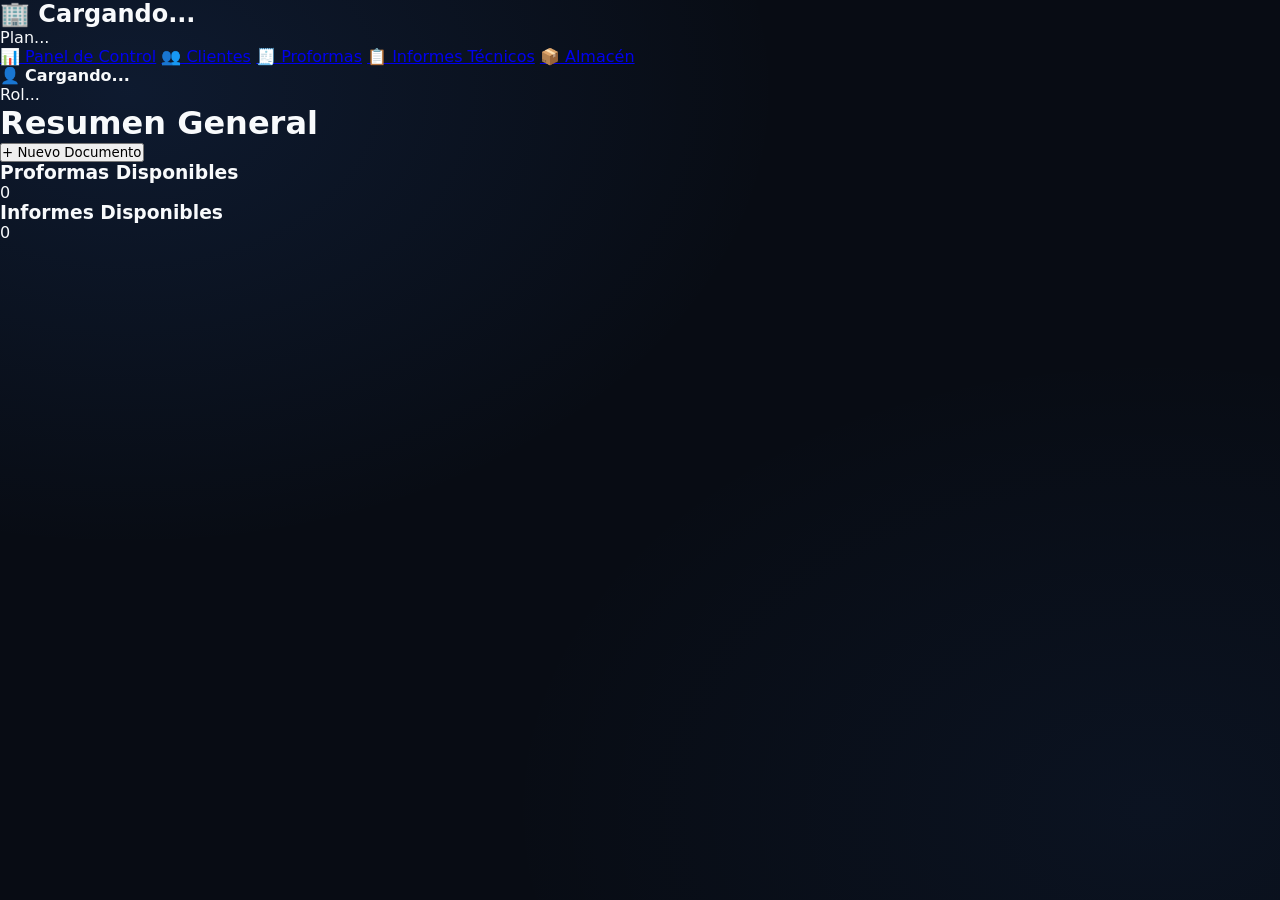
==== commit caa1f369: "Update index.html for TecnoDoc Pro Dashboard" ====
--- a/index.html
+++ b/index.html
@@ -3,87 +3,52 @@
 <head>
     <meta charset="UTF-8">
     <meta name="viewport" content="width=device-width, initial-scale=1.0">
-    <meta name="description" content="TecnoPro - Gestión inteligente de proformas, informes y servicios técnicos.">
-    <meta name="theme-color" content="#080c14">
-    <title>TecnoPro | Iniciar sesión</title>
-    <link rel="stylesheet" href="./style.css">
+    <title>TecnoDoc Pro - Dashboard</title>
+    <link rel="stylesheet" href="style.css">
 </head>
 <body>
+    <div class="contenedor-principal">
+        <!-- Barra Lateral -->
+        <aside class="sidebar">
+            <div class="marca">
+                <h2>🏢 <span id="ui-nombre-empresa">Cargando...</span></h2>
+                <p class="etiqueta-plan" id="ui-plan-empresa">Plan...</p>
+            </div>
+            
+            <nav class="menu">
+                <a href="#" class="activo">📊 Panel de Control</a>
+                <a href="#">👥 Clientes</a>
+                <a href="#">🧾 Proformas</a>
+                <a href="#">📋 Informes Técnicos</a>
+                <a href="#">📦 Almacén</a>
+            </nav>
 
-    <main class="login-container" aria-labelledby="login-title">
-        <section class="glass-card" aria-label="Inicio de sesión de TecnoPro">
+            <div class="perfil-usuario">
+                <p>👤 <strong id="ui-nombre-usuario">Cargando...</strong></p>
+                <p class="rol" id="ui-rol-usuario">Rol...</p>
+            </div>
+        </aside>
 
-            <!-- LOGO Y TÍTULO -->
-            <div class="logo-section">
-                <div class="app-logo" aria-hidden="true">
-                    <svg width="46" height="46" viewBox="0 0 24 24" fill="none" stroke="#3b82f6" stroke-width="1.8" stroke-linecap="round" stroke-linejoin="round">
-                        <path d="M12 22s8-4 8-10V5l-8-3-8 3v7c0 6 8 10 8 10z"></path>
-                        <path d="M9 12l2 2 4-4"></path>
-                    </svg>
+        <!-- Contenido Principal -->
+        <main class="contenido">
+            <header>
+                <h1>Resumen General</h1>
+                <button class="btn-nuevo">+ Nuevo Documento</button>
+            </header>
+
+            <section class="tarjetas-metricas">
+                <div class="tarjeta">
+                    <h3>Proformas Disponibles</h3>
+                    <p class="numero" id="ui-creditos-proformas">0</p>
                 </div>
-                <h1 id="login-title">TecnoPro</h1>
-                <p>Gestión técnica inteligente</p>
-            </div>
+                <div class="tarjeta">
+                    <h3>Informes Disponibles</h3>
+                    <p class="numero" id="ui-creditos-informes">0</p>
+                </div>
+            </section>
+        </main>
+    </div>
 
-            <!-- MENSAJE DE ERROR/ALERTA -->
-            <div id="loginMessage" class="alert" role="alert" aria-live="polite" hidden></div>
-
-            <!-- FORMULARIO DE ACCESO -->
-            <form id="loginForm" novalidate>
-                
-                <!-- CORREO -->
-                <div class="input-group">
-                    <label for="email">Correo electrónico</label>
-                    <input type="email" id="email" name="email" autocomplete="email" inputmode="email" placeholder="correo@empresa.com" required>
-                </div>
-
-                <!-- CONTRASEÑA CON BOTÓN MOSTRAR/OCULTAR -->
-                <div class="input-group">
-                    <label for="password">Contraseña</label>
-                    <div class="password-wrapper" style="position: relative;">
-                        <input type="password" id="password" name="password" autocomplete="current-password" placeholder="Ingresa tu contraseña" required style="padding-right: 50px;">
-                        
-                        <button type="button" id="togglePassword" aria-label="Mostrar contraseña" style="position: absolute; right: 8px; top: 50%; transform: translateY(-50%); background: transparent; border: none; color: #94a3b8; cursor: pointer; padding: 8px;">
-                            <svg id="eyeIcon" width="20" height="20" viewBox="0 0 24 24" fill="none" stroke="currentColor" stroke-width="2" stroke-linecap="round" stroke-linejoin="round">
-                                <path d="M2 12s3.5-7 10-7 10 7 10 7-3.5 7-10 7S2 12 2 12z"></path>
-                                <circle cx="12" cy="12" r="3"></circle>
-                            </svg>
-                        </button>
-                    </div>
-                </div>
-
-                <!-- OPCIONES -->
-                <div class="login-options" style="display: flex; justify-content: space-between; align-items: center; margin: 12px 0 20px; font-size: 13px;">
-                    <label style="display: flex; align-items: center; gap: 8px; color: #94a3b8; cursor: pointer;">
-                        <input type="checkbox" id="remember" name="remember" style="accent-color: #3b82f6;">
-                        Recordarme
-                    </label>
-                    <a href="#" onclick="alert('Función de recuperación en desarrollo')" style="color: #60a5fa; text-decoration: none;">¿Olvidaste tu contraseña?</a>
-                </div>
-
-                <!-- BOTÓN PRINCIPAL -->
-                <button type="submit" id="loginButton" class="btn-primary">
-                    <span id="loginButtonText">INICIAR SESIÓN</span>
-                </button>
-            </form>
-
-            <!-- PIE DE FORMULARIO -->
-            <div class="form-footer" style="margin-top: 20px; font-size: 14px;">
-                <p>¿Aún no tienes una cuenta? <a href="#" onclick="alert('Registro en desarrollo')" style="color: #3b82f6; text-decoration: none; font-weight: 600;">Crear cuenta</a></p>
-            </div>
-
-            <!-- SEGURIDAD -->
-            <div class="login-security" style="margin-top: 20px; padding-top: 16px; border-top: 1px solid rgba(255,255,255,0.08); display: flex; align-items: center; justify-content: center; gap: 6px; color: #64748b; font-size: 12px;">
-                <svg width="14" height="14" viewBox="0 0 24 24" fill="none" stroke="currentColor" stroke-width="2">
-                    <rect x="3" y="11" width="18" height="10" rx="2"></rect>
-                    <path d="M7 11V7a5 5 0 0 1 10 0v4"></path>
-                </svg>
-                Acceso protegido
-            </div>
-
-        </section>
-    </main>
-
-    <script src="./script.js"></script>
+    <script src="app.js"></script>
 </body>
 </html>
--- a/style.css
+++ b/style.css
@@ -1,1175 +1,388 @@
 /* ==========================================================================
-   TECNODOC PRO — SISTEMA DE DISEÑO
-   ==========================================================================
-   Diseño:
-   - Dark / Glassmorphism
-   - Responsive Mobile First
-   - Dashboard empresarial
-   - Formularios profesionales
-   - Proformas e informes técnicos
-   - Accesibilidad y estados interactivos
+   1. VARIABLES DE SISTEMA Y TEMAS
    ========================================================================== */
-
+:root {
+    --bg-dark: #080c14;          /* Fondo muy profundo estilo OLED */
+    --glass-bg: rgba(255, 255, 255, 0.03); 
+    --glass-border: rgba(255, 255, 255, 0.08);
+    --primary-blue: #3b82f6;     /* Azul brillante */
+    --primary-hover: #2563eb;
+    --text-light: #f8fafc;       
+    --text-muted: #94a3b8;       
+    --text-dim: #64748b;
+    --success: #10b981;          
+    --gold: #eab308;
+}
 
 /* ==========================================================================
-   1. VARIABLES GLOBALES
+   2. RESETEO Y CONFIGURACIÓN BASE
    ========================================================================== */
-
-:root {
-
-    /* ---------- Colores ---------- */
-
-    --bg-dark: #080c14;
-    --bg-secondary: #0d1320;
-    --bg-tertiary: #111827;
-
-    --glass-bg: rgba(255, 255, 255, 0.045);
-    --glass-bg-hover: rgba(255, 255, 255, 0.07);
-
-    --glass-border: rgba(255, 255, 255, 0.09);
-    --glass-border-hover: rgba(255, 255, 255, 0.16);
-
-    --primary-blue: #3b82f6;
-    --primary-hover: #2563eb;
-    --primary-light: #60a5fa;
-
-    --success: #10b981;
-    --success-dark: #059669;
-
-    --warning: #f59e0b;
-    --danger: #ef4444;
-    --info: #06b6d4;
-
-    --text-light: #f8fafc;
-    --text-secondary: #cbd5e1;
-    --text-muted: #94a3b8;
-    --text-disabled: #64748b;
-
-
-    /* ---------- Sombras ---------- */
-
-    --shadow-sm:
-        0 4px 12px rgba(0, 0, 0, 0.25);
-
-    --shadow-md:
-        0 10px 30px rgba(0, 0, 0, 0.35);
-
-    --shadow-lg:
-        0 20px 50px rgba(0, 0, 0, 0.45);
-
-    --shadow-blue:
-        0 8px 25px rgba(59, 130, 246, 0.25);
-
-
-    /* ---------- Radios ---------- */
-
-    --radius-sm: 8px;
-    --radius-md: 12px;
-    --radius-lg: 16px;
-    --radius-xl: 20px;
-    --radius-2xl: 24px;
-
-
-    /* ---------- Espaciado ---------- */
-
-    --space-1: 4px;
-    --space-2: 8px;
-    --space-3: 12px;
-    --space-4: 16px;
-    --space-5: 20px;
-    --space-6: 24px;
-    --space-8: 32px;
-    --space-10: 40px;
-
-
-    /* ---------- Transiciones ---------- */
-
-    --transition-fast: 0.15s ease;
-    --transition-normal: 0.25s ease;
-    --transition-slow: 0.35s ease;
-}
-
-
-/* ==========================================================================
-   2. RESET
-   ========================================================================== */
-
 * {
     margin: 0;
     padding: 0;
     box-sizing: border-box;
-
-    font-family:
-        system-ui,
-        -apple-system,
-        BlinkMacSystemFont,
-        "Segoe UI",
-        sans-serif;
-
+    font-family: system-ui, -apple-system, BlinkMacSystemFont, "Segoe UI", Roboto, sans-serif;
     -webkit-tap-highlight-color: transparent;
 }
 
-html {
-    scroll-behavior: smooth;
-}
-
 body {
+    background-color: var(--bg-dark);
+    color: var(--text-light);
     min-height: 100vh;
-
-    background-color: var(--bg-dark);
-
+    /* Resplandor doble para acentuar el efecto cristal */
+    background-image: 
+        radial-gradient(at 10% 10%, rgba(59, 130, 246, 0.12) 0px, transparent 40%),
+        radial-gradient(at 90% 90%, rgba(59, 130, 246, 0.06) 0px, transparent 40%);
+    background-attachment: fixed;
+}
+
+/* ==========================================================================
+   3. PANTALLA DE INICIO DE SESIÓN (LOGIN)
+   ========================================================================== */
+.login-container {
+    width: 100%;
+    min-height: 100vh;
+    padding: 20px;
+    display: flex;
+    justify-content: center;
+    align-items: center;
+}
+
+.glass-card {
+    background: var(--glass-bg);
+    backdrop-filter: blur(20px);
+    -webkit-backdrop-filter: blur(20px);
+    border: 1px solid var(--glass-border);
+    border-radius: 24px;
+    padding: 36px 24px;
+    width: 100%;
+    max-width: 410px;
+    box-shadow: 0 20px 50px rgba(0, 0, 0, 0.6);
+    text-align: center;
+}
+
+/* Identidad del Login */
+.logo-section {
+    margin-bottom: 28px;
+}
+
+.app-logo {
+    display: inline-flex;
+    align-items: center;
+    justify-content: center;
+    width: 64px;
+    height: 64px;
+    background: rgba(59, 130, 246, 0.1);
+    border: 1px solid rgba(59, 130, 246, 0.2);
+    border-radius: 20px;
+    margin-bottom: 12px;
+}
+
+.logo-section h1 {
+    font-size: 26px;
+    font-weight: 700;
+    letter-spacing: -0.5px;
+    margin-bottom: 4px;
+}
+
+.logo-section p {
+    color: var(--text-muted);
+    font-size: 14px;
+}
+
+/* Formulario & Inputs */
+.input-group {
+    margin-bottom: 18px;
+    text-align: left;
+}
+
+.input-group label {
+    display: block;
+    font-size: 13px;
+    color: var(--text-muted);
+    margin-bottom: 8px;
+    margin-left: 2px;
+}
+
+.password-wrapper {
+    position: relative;
+    display: flex;
+    align-items: center;
+}
+
+.input-group input, 
+.form-input, 
+.form-textarea {
+    width: 100%;
+    background: rgba(0, 0, 0, 0.35);
+    border: 1px solid var(--glass-border);
     color: var(--text-light);
-
-    background-image:
-        radial-gradient(
-            circle at 0% 0%,
-            rgba(59, 130, 246, 0.16),
-            transparent 35%
-        ),
-        radial-gradient(
-            circle at 100% 100%,
-            rgba(37, 99, 235, 0.08),
-            transparent 35%
-        );
-
-    background-attachment: fixed;
-
-    line-height: 1.5;
-
-    overflow-x: hidden;
-}
-
-button,
-input,
-select,
-textarea {
-    font: inherit;
-}
-
-button {
+    padding: 14px 16px;
+    border-radius: 12px;
+    font-size: 16px; /* Evita zoom automático en iPhone */
+    outline: none;
+    transition: all 0.25s ease;
+}
+
+.input-group input:focus, 
+.form-input:focus, 
+.form-textarea:focus {
+    border-color: var(--primary-blue);
+    background: rgba(0, 0, 0, 0.55);
+    box-shadow: 0 0 0 3px rgba(59, 130, 246, 0.18);
+}
+
+/* Botón alternar visibilidad de contraseña */
+#togglePassword {
+    position: absolute;
+    right: 8px;
+    top: 50%;
+    transform: translateY(-50%);
+    background: transparent;
+    border: none;
+    color: var(--text-muted);
     cursor: pointer;
-}
-
-img {
-    max-width: 100%;
-    display: block;
-}
-
-a {
-    color: inherit;
-}
-
+    padding: 8px;
+    display: flex;
+    align-items: center;
+    justify-content: center;
+    border-radius: 8px;
+    transition: color 0.2s;
+}
+
+#togglePassword:hover {
+    color: var(--text-light);
+}
+
+/* Opciones Checkbox & Enlaces */
+.login-options {
+    display: flex;
+    justify-content: space-between;
+    align-items: center;
+    margin: 12px 0 20px;
+    font-size: 13px;
+}
+
+.login-options label {
+    display: flex;
+    align-items: center;
+    gap: 8px;
+    color: var(--text-muted);
+    cursor: pointer;
+}
+
+.login-options a, 
+.form-footer a {
+    color: #60a5fa;
+    text-decoration: none;
+    transition: color 0.2s;
+}
+
+.login-options a:hover, 
+.form-footer a:hover {
+    text-decoration: underline;
+}
+
+/* Botones principales */
+.btn-primary {
+    width: 100%;
+    background-color: var(--primary-blue);
+    color: white;
+    border: none;
+    padding: 15px;
+    border-radius: 12px;
+    font-size: 15px;
+    font-weight: 600;
+    cursor: pointer;
+    transition: all 0.25s ease;
+    box-shadow: 0 4px 15px rgba(59, 130, 246, 0.3);
+}
+
+.btn-primary:hover {
+    background-color: var(--primary-hover);
+}
+
+.btn-primary:active {
+    transform: scale(0.98);
+}
+
+/* Pie de página de login y sello de seguridad */
+.form-footer {
+    margin-top: 22px;
+    font-size: 14px;
+    color: var(--text-muted);
+}
+
+.login-security {
+    margin-top: 22px;
+    padding-top: 16px;
+    border-top: 1px solid var(--glass-border);
+    display: flex;
+    align-items: center;
+    justify-content: center;
+    gap: 6px;
+    color: var(--text-dim);
+    font-size: 12px;
+}
 
 /* ==========================================================================
-   3. ACCESIBILIDAD
+   4. ESTRUCTURA APP PRINCIPAL (DASHBOARD, PROFORMAS, INFORMES)
    ========================================================================== */
-
-:focus-visible {
-    outline: 2px solid var(--primary-light);
-    outline-offset: 3px;
-}
-
-::selection {
-    background: rgba(59, 130, 246, 0.35);
-    color: white;
-}
-
-
-/* ==========================================================================
-   4. SCROLLBAR
-   ========================================================================== */
-
-::-webkit-scrollbar {
-    width: 7px;
-    height: 7px;
-}
-
-::-webkit-scrollbar-track {
-    background: transparent;
-}
-
-::-webkit-scrollbar-thumb {
-    background: rgba(148, 163, 184, 0.25);
-    border-radius: 999px;
-}
-
-::-webkit-scrollbar-thumb:hover {
-    background: rgba(148, 163, 184, 0.4);
-}
-
-
-/* ==========================================================================
-   5. LAYOUT LOGIN
-   ========================================================================== */
-
-.login-container {
-    width: 100%;
+.app-layout {
+    width: 100%;
+    max-width: 1000px;
+    margin: 0 auto;
     min-height: 100vh;
-
-    padding: var(--space-5);
-
-    display: flex;
-    align-items: center;
-    justify-content: center;
-}
-
-.login-container .glass-card {
-    width: 100%;
-    max-width: 420px;
-}
-
-
-/* ==========================================================================
-   6. LAYOUT PRINCIPAL
-   ========================================================================== */
-
-.app-layout {
-    width: 100%;
-    max-width: 1280px;
-
-    min-height: 100vh;
-
-    margin: 0 auto;
-
     display: flex;
     flex-direction: column;
-
-    padding-bottom: 90px;
-}
-
-.dashboard-content {
-    width: 100%;
-
-    padding:
-        var(--space-6)
-        var(--space-5);
-
-    flex: 1;
-}
-
-
-/* ==========================================================================
-   7. HEADER
-   ========================================================================== */
+    padding-bottom: 80px;
+}
 
 .top-bar {
-
+    display: flex;
+    justify-content: space-between;
+    align-items: center;
+    padding: 16px 20px;
+    background: rgba(8, 12, 20, 0.85);
+    backdrop-filter: blur(12px);
+    -webkit-backdrop-filter: blur(12px);
+    border-bottom: 1px solid var(--glass-border);
     position: sticky;
     top: 0;
-
     z-index: 50;
-
-    width: 100%;
-
-    display: flex;
-    align-items: center;
-    justify-content: space-between;
-
-    padding:
-        14px
-        20px;
-
-    background:
-        rgba(8, 12, 20, 0.82);
-
-    backdrop-filter: blur(18px);
-    -webkit-backdrop-filter: blur(18px);
-
-    border-bottom:
-        1px solid var(--glass-border);
 }
 
 .brand {
     display: flex;
     align-items: center;
-
     gap: 10px;
-
+    font-weight: 700;
     font-size: 18px;
-    font-weight: 750;
-
-    letter-spacing: -0.3px;
 }
 
 .avatar {
-
-    width: 36px;
-    height: 36px;
-
-    flex-shrink: 0;
-
+    background: var(--primary-blue);
+    width: 34px;
+    height: 34px;
     border-radius: 50%;
-
-    display: flex;
-    align-items: center;
-    justify-content: center;
-
-    background:
-        linear-gradient(
-            135deg,
-            var(--primary-blue),
-            var(--primary-hover)
-        );
-
-    color: white;
-
+    display: flex;
+    align-items: center;
+    justify-content: center;
+    font-weight: 600;
     font-size: 14px;
+    box-shadow: 0 4px 10px rgba(59, 130, 246, 0.3);
+}
+
+.dashboard-content {
+    padding: 20px;
+    flex-grow: 1;
+}
+
+.welcome-header {
+    margin-bottom: 24px;
+}
+
+.user-title {
+    display: flex;
+    align-items: center;
+    gap: 10px;
+}
+
+.badge-plan {
+    background: rgba(255, 255, 255, 0.08);
+    border: 1px solid var(--glass-border);
+    color: var(--text-muted);
+    font-size: 10px;
     font-weight: 700;
-
-    box-shadow:
-        var(--shadow-blue);
-}
-
-
-/* ==========================================================================
-   8. NAVEGACIÓN INFERIOR
-   ========================================================================== */
-
+    padding: 2px 8px;
+    border-radius: 6px;
+    letter-spacing: 0.5px;
+}
+
+.badge-plan.premium {
+    background: rgba(234, 179, 8, 0.15);
+    border-color: var(--gold);
+    color: #fde047;
+}
+
+/* Métricas Dashboard */
+.metrics-grid {
+    display: grid;
+    grid-template-columns: repeat(2, 1fr);
+    gap: 12px;
+    margin-bottom: 28px;
+}
+
+.metric-card {
+    background: var(--glass-bg);
+    border: 1px solid var(--glass-border);
+    border-radius: 16px;
+    padding: 16px;
+    display: flex;
+    flex-direction: column;
+    gap: 6px;
+}
+
+.metric-card .label { color: var(--text-muted); font-size: 13px; }
+.metric-card .value { font-size: 24px; font-weight: 700; }
+.metric-card .value small { font-size: 14px; color: var(--text-muted); font-weight: 400; }
+
+.actions-grid {
+    display: grid;
+    grid-template-columns: 1fr 1fr;
+    gap: 12px;
+}
+
+.btn-action {
+    background: rgba(59, 130, 246, 0.12);
+    border: 1px solid var(--primary-blue);
+    color: var(--text-light);
+    padding: 14px;
+    border-radius: 12px;
+    font-weight: 600;
+    font-size: 14px;
+    cursor: pointer;
+    transition: background 0.2s;
+}
+
+.btn-action:hover {
+    background: rgba(59, 130, 246, 0.25);
+}
+
+/* Navegación inferior móvil */
 .bottom-nav {
-
     position: fixed;
-
+    bottom: 0;
     left: 0;
     right: 0;
-    bottom: 0;
-
+    height: 65px;
+    background: rgba(8, 12, 20, 0.95);
+    backdrop-filter: blur(10px);
+    -webkit-backdrop-filter: blur(10px);
+    border-top: 1px solid var(--glass-border);
+    display: flex;
+    justify-content: space-around;
+    align-items: center;
     z-index: 100;
-
-    height: 68px;
-
-    display: flex;
-    align-items: center;
-    justify-content: space-around;
-
-    padding:
-        6px
-        max(8px, env(safe-area-inset-left))
-        calc(6px + env(safe-area-inset-bottom))
-        max(8px, env(safe-area-inset-right));
-
-    background:
-        rgba(8, 12, 20, 0.94);
-
-    backdrop-filter: blur(18px);
-    -webkit-backdrop-filter: blur(18px);
-
-    border-top:
-        1px solid var(--glass-border);
 }
 
 .nav-item {
-
-    min-width: 58px;
-
-    padding: 5px 8px;
-
     display: flex;
     flex-direction: column;
     align-items: center;
-
-    gap: 3px;
-
-    color: var(--text-muted);
-
     text-decoration: none;
-
+    color: var(--text-muted);
     font-size: 11px;
-    font-weight: 500;
-
-    border-radius: var(--radius-md);
-
-    transition:
-        color var(--transition-normal),
-        background var(--transition-normal),
-        transform var(--transition-fast);
-}
-
-.nav-item:hover {
-    color: var(--text-light);
-    background: var(--glass-bg);
+    gap: 4px;
 }
 
 .nav-item.active {
-    color: var(--primary-light);
-    background:
-        rgba(59, 130, 246, 0.10);
-}
-
-.nav-item:active {
-    transform: scale(0.94);
-}
-
-
-/* ==========================================================================
-   9. GLASS CARDS
-   ========================================================================== */
-
-.glass-card {
-
-    width: 100%;
-    max-width: 420px;
-
-    padding:
-        36px
-        24px;
-
-    background:
-        linear-gradient(
-            145deg,
-            rgba(255,255,255,0.055),
-            rgba(255,255,255,0.025)
-        );
-
-    backdrop-filter: blur(20px);
-    -webkit-backdrop-filter: blur(20px);
-
-    border:
-        1px solid var(--glass-border);
-
-    border-radius:
-        var(--radius-2xl);
-
-    box-shadow:
-        var(--shadow-lg);
-
-    text-align: center;
-}
-
-.section-card {
-
-    width: 100%;
-
-    padding: var(--space-5);
-
-    margin-bottom: var(--space-4);
-
-    background:
-        rgba(255,255,255,0.035);
-
-    border:
-        1px solid var(--glass-border);
-
-    border-radius:
-        var(--radius-lg);
-
-    transition:
-        border-color var(--transition-normal),
-        background var(--transition-normal);
-}
-
-.section-card:hover {
-    border-color: var(--glass-border-hover);
-    background: var(--glass-bg-hover);
-}
-
-.section-card h3 {
-    margin-bottom: var(--space-3);
-
-    color: var(--text-light);
-
-    font-size: 15px;
-    font-weight: 650;
-}
-
-.section-header {
-
-    display: flex;
-    align-items: center;
-    justify-content: space-between;
-
-    gap: var(--space-3);
-
-    margin-bottom: var(--space-4);
-}
-
-
-/* ==========================================================================
-   10. DASHBOARD
-   ========================================================================== */
-
-.welcome-header {
-    margin-bottom: var(--space-6);
-}
-
-.welcome-header h2 {
-
-    margin-bottom: 4px;
-
-    font-size: clamp(
-        22px,
-        4vw,
-        28px
-    );
-
-    font-weight: 750;
-
-    letter-spacing: -0.5px;
-}
-
-.welcome-header p {
-
-    color: var(--text-muted);
-
-    font-size: 14px;
-}
-
-
-/* ==========================================================================
-   11. MÉTRICAS
-   ========================================================================== */
-
-.metrics-grid {
-
-    display: grid;
-
-    grid-template-columns:
-        repeat(2, minmax(0, 1fr));
-
-    gap: var(--space-3);
-
-    margin-bottom: var(--space-8);
-}
-
-.metric-card {
-
-    min-width: 0;
-
-    padding: var(--space-4);
-
-    display: flex;
-    flex-direction: column;
-
-    gap: 6px;
-
-    background:
-        linear-gradient(
-            145deg,
-            rgba(255,255,255,0.05),
-            rgba(255,255,255,0.025)
-        );
-
-    border:
-        1px solid var(--glass-border);
-
-    border-radius:
-        var(--radius-lg);
-
-    box-shadow:
-        var(--shadow-sm);
-
-    transition:
-        transform var(--transition-fast),
-        border-color var(--transition-normal),
-        background var(--transition-normal);
-}
-
-.metric-card:hover {
-    transform: translateY(-2px);
-
-    border-color:
-        rgba(59, 130, 246, 0.25);
-}
-
-.metric-card:active {
-    transform: scale(0.98);
-}
-
-.metric-card .label {
-
-    color: var(--text-muted);
-
-    font-size: 12px;
-    font-weight: 500;
-}
-
-.metric-card .value {
-
-    overflow: hidden;
-
-    font-size: clamp(
-        20px,
-        5vw,
-        27px
-    );
-
-    font-weight: 750;
-
-    letter-spacing: -0.5px;
-
-    white-space: nowrap;
-}
-
-.metric-card .value small {
-
-    color: var(--text-muted);
-
-    font-size: 13px;
-
-    font-weight: 400;
-}
-
-
-/* ==========================================================================
-   12. ACCIONES RÁPIDAS
-   ========================================================================== */
-
-.quick-actions h3 {
-
-    margin-bottom: var(--space-3);
-
-    font-size: 16px;
-    font-weight: 650;
-}
-
-.actions-grid {
-
-    display: grid;
-
-    grid-template-columns:
-        repeat(2, minmax(0, 1fr));
-
-    gap: var(--space-3);
-}
-
-
-/* ==========================================================================
-   13. FORMULARIOS
-   ========================================================================== */
-
-.logo-section {
-    margin-bottom: 30px;
-}
-
-.logo-section h1 {
-
-    margin-bottom: 4px;
-
-    font-size: 28px;
-    font-weight: 750;
-
-    letter-spacing: -0.5px;
-}
-
-.logo-section p {
-
-    color: var(--text-muted);
-
-    font-size: 14px;
-}
-
-.input-group {
-
-    margin-bottom: var(--space-4);
-
-    text-align: left;
-}
-
-.input-group label {
-
-    display: block;
-
-    margin:
-        0 0
-        var(--space-2)
-        4px;
-
-    color: var(--text-muted);
-
-    font-size: 13px;
-    font-weight: 500;
-}
-
-
-/* ==========================================================================
-   14. INPUTS
-   ========================================================================== */
-
-.input-group input,
-.form-input,
-.form-textarea {
-
-    width: 100%;
-
-    padding:
-        13px
-        15px;
-
-    background:
-        rgba(0, 0, 0, 0.28);
-
-    border:
-        1px solid var(--glass-border);
-
-    border-radius:
-        var(--radius-md);
-
-    color:
-        var(--text-light);
-
-    font-size: 16px;
-
-    outline: none;
-
-    transition:
-        border-color var(--transition-normal),
-        background var(--transition-normal),
-        box-shadow var(--transition-normal);
-}
-
-.input-group input::placeholder,
-.form-input::placeholder,
-.form-textarea::placeholder {
-    color:
-        var(--text-disabled);
-}
-
-.input-group input:hover,
-.form-input:hover,
-.form-textarea:hover {
-
-    border-color:
-        var(--glass-border-hover);
-}
-
-.input-group input:focus,
-.form-input:focus,
-.form-textarea:focus {
-
-    border-color:
-        var(--primary-blue);
-
-    background:
-        rgba(0, 0, 0, 0.40);
-
-    box-shadow:
-        0 0 0 3px
-        rgba(59, 130, 246, 0.12);
-}
-
-.form-textarea {
-
-    min-height: 120px;
-
-    resize: vertical;
-
-    line-height: 1.55;
-}
-
-
-/* ==========================================================================
-   15. INPUT DESHABILITADO
-   ========================================================================== */
-
-input:disabled,
-select:disabled,
-textarea:disabled,
-button:disabled {
-
-    cursor: not-allowed;
-
-    opacity: 0.55;
-}
-
-
-/* ==========================================================================
-   16. SELECT
-   ========================================================================== */
-
-select.form-input {
-
-    appearance: none;
-
-    padding-right: 42px;
-
-    background-image:
-        url("data:image/svg+xml;charset=UTF-8,%3Csvg xmlns='http://www.w3.org/2000/svg' width='18' height='18' viewBox='0 0 24 24' fill='none' stroke='%2394a3b8' stroke-width='2' stroke-linecap='round' stroke-linejoin='round'%3E%3Cpolyline points='6 9 12 15 18 9'%3E%3C/polyline%3E%3C/svg%3E");
-
-    background-repeat: no-repeat;
-
-    background-position:
-        right 14px center;
-
-    background-size: 16px;
-}
-
-
-/* ==========================================================================
-   17. BOTONES
-   ========================================================================== */
-
-.btn-primary,
-.btn-action {
-
-    width: 100%;
-
-    padding:
-        14px
-        16px;
-
-    border-radius:
-        var(--radius-md);
-
-    font-size: 15px;
-
-    font-weight: 650;
-
-    cursor: pointer;
-
-    transition:
-        transform var(--transition-fast),
-        background var(--transition-normal),
-        box-shadow var(--transition-normal),
-        border-color var(--transition-normal);
-}
-
-.btn-primary {
-
-    border: none;
-
-    color: white;
-
-    background:
-        linear-gradient(
-            135deg,
-            var(--primary-blue),
-            var(--primary-hover)
-        );
-
-    box-shadow:
-        0 8px 20px
-        rgba(37, 99, 235, 0.22);
-}
-
-.btn-primary:hover {
-
-    background:
-        linear-gradient(
-            135deg,
-            #4f8ff7,
-            #2563eb
-        );
-
-    box-shadow:
-        0 10px 25px
-        rgba(37, 99, 235, 0.30);
-}
-
-.btn-action {
-
-    color:
-        var(--primary-light);
-
-    background:
-        rgba(59, 130, 246, 0.10);
-
-    border:
-        1px solid
-        rgba(59, 130, 246, 0.55);
-}
-
-.btn-action:hover {
-
-    color: white;
-
-    background:
-        rgba(59, 130, 246, 0.20);
-
-    border-color:
-        var(--primary-blue);
-}
-
-.btn-primary:active,
-.btn-action:active {
-
-    transform:
-        scale(0.98);
-}
-
-
-/* ==========================================================================
-   18. BOTÓN SECUNDARIO
-   ========================================================================== */
-
-.btn-secondary {
-
-    padding:
-        8px
-        14px;
-
-    border:
-        1px solid
-        rgba(59, 130, 246, 0.5);
-
-    border-radius:
-        var(--radius-sm);
-
-    background:
-        transparent;
-
-    color:
-        var(--primary-light);
-
-    font-size: 13px;
-
-    font-weight: 600;
-
-    transition:
-        background var(--transition-normal),
-        color var(--transition-normal);
-}
-
-.btn-secondary:hover {
-
-    background:
-        rgba(59, 130, 246, 0.10);
-
-    color: white;
-}
-
-
-/* ==========================================================================
-   19. BOTÓN VOLVER
-   ========================================================================== */
-
-.btn-back {
-
-    display: inline-flex;
-
-    align-items: center;
-
-    justify-content: center;
-
-    width: 38px;
-    height: 38px;
-
-    margin-right: 8px;
-
-    border-radius:
-        var(--radius-md);
-
-    color:
-        var(--text-light);
-
-    text-decoration: none;
-
-    font-size: 20px;
-
-    transition:
-        background var(--transition-normal),
-        transform var(--transition-fast);
-}
-
-.btn-back:hover {
-
-    background:
-        var(--glass-bg-hover);
-}
-
-.btn-back:active {
-    transform: scale(0.94);
-}
-
-
-/* ==========================================================================
-   20. FOOTER DEL FORMULARIO
-   ========================================================================== */
-
-.form-footer {
-
-    margin-top:
-        var(--space-6);
-
-    color:
-        var(--text-muted);
-
-    font-size: 14px;
-}
-
-.form-footer a {
-
-    color:
-        var(--primary-light);
-
-    text-decoration: none;
-
-    font-weight: 500;
-}
-
-.form-footer a:hover {
-    text-decoration: underline;
-}
-
-
-/* ==========================================================================
-   21. TABLAS DE PROFORMAS
-   ========================================================================== */
-
-.table-responsive {
-
-    width: 100%;
-
-    overflow-x: auto;
-
-    border:
-        1px solid
-        var(--glass-border);
-
-    border-radius:
-        var(--radius-md);
-
-    scrollbar-width: thin;
-}
-
-.proforma-table {
-
-    width: 100%;
-
-    min-width: 620px;
-
-    border-collapse: collapse;
-
-    background:
-        rgba(0,0,0,0.10);
-}
-
-.proforma-table th {
-
-    padding:
-        12px
-        10px;
-
-    color:
-        var(--text-muted);
-
-    background:
-        rgba(255,255,255,0.025);
-
-    border-bottom:
-        1px solid
-        var(--glass-border);
-
-    text-align: left;
-
-    font-size: 11px;
-
-    font-weight: 650;
-
-    text-transform: uppercase;
-
-    letter-spacing: 0.4px;
-}
-
-.proforma-table td {
-
-    padding:
-        11px
-        10px;
-
-    border-bottom:
-        1px solid
-        rgba(255,255,255,0.045);
-
-    color:
-        var(--text-secondary);
-
-    font-size: 13px;
-}
-
-.proforma-table tbody tr {
-
-    transition:
-        background var(--transition-fast);
-}
-
-.proforma-table tbody tr:hover {
-
-    background:
-        rgba(255,255,255,0.025);
-}
-
-.proforma-table tbody tr:last-child td {
-    border-bottom: none;
-}
-
-.total-celda {
-
-    color:
-        var(--primary-light) !important;
-
-    font-size: 14px !important;
-
-    font-weight: 700;
-
-    white-space: nowrap;
-}
-
-
-/* ==========================================================================
-   22. RESUMEN DE TOTALES
-   ========================================================================== */
-
-.resume-card {
-
-    display: flex;
-
-    flex-direction: column;
-
-    gap: 10px;
-}
-
-.resume-line {
-
-    display: flex;
-
-    justify-content: space-between;
-
-    align-items: center;
-
-    gap: 20px;
-
-    color:
-        var(--text-muted);
-
-    font-size: 14px;
-}
-
-.resume-line strong {
-    color:
-        var(--text-secondary);
-}
-
-.total-line {
-
-    display: flex;
-
-    align-items: center;
-    justify-content: space-between;
-
-    padding-top:
-        var(--space-3);
-
-    margin-top:
-        4px;
-
-    border-top:
-        1px solid
-        var(--glass-border);
-
-    color:
-        var(--text-light);
-
-    font-size: 18px;
-}
-
-.total-line strong {
-
-    color:
-        var(--success);
-
-    font-size: 20px;
-}
-
-
-/* ==========================================================================
-   23. EVIDENCIAS
-   ==========================================================
+    color: var(--primary-blue);
+}
+
+@media (min-width: 768px) {
+    .metrics-grid {
+        grid-template-columns: repeat(4, 1fr);
+    }
+   }
+
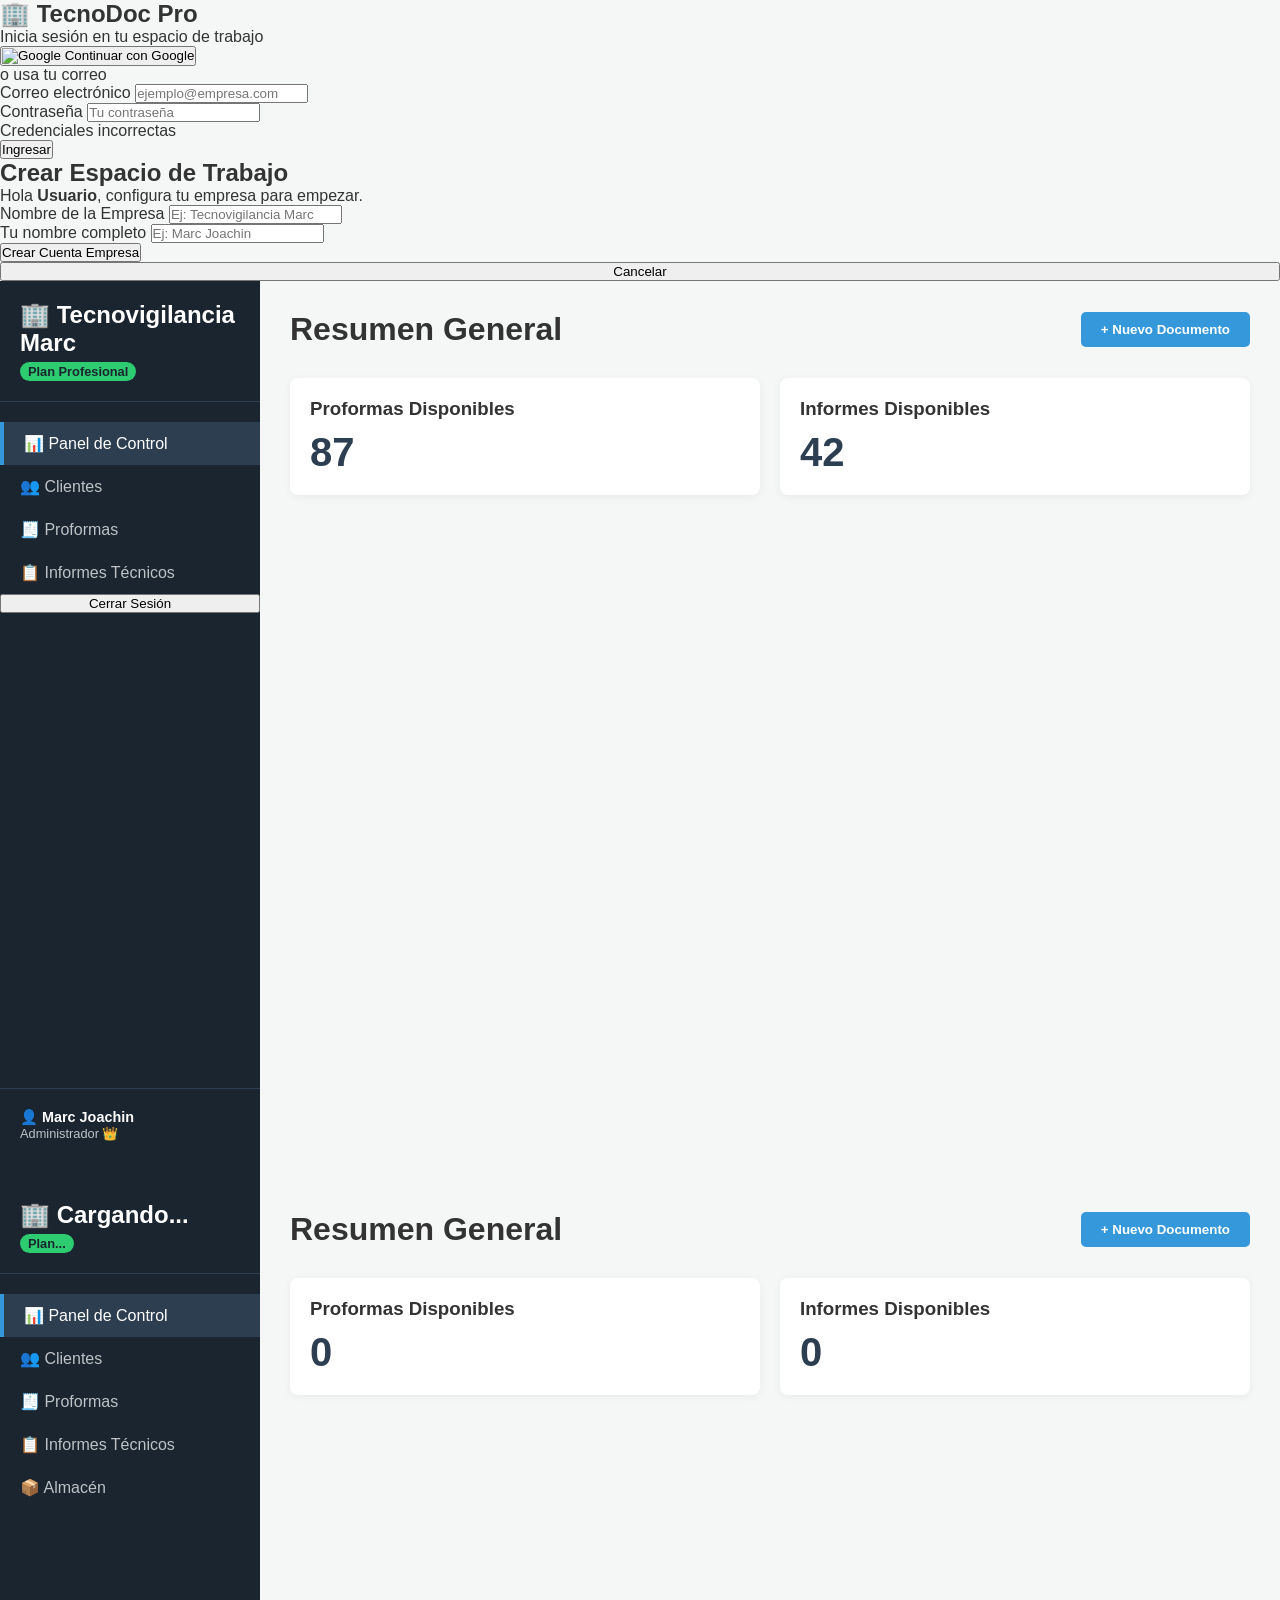
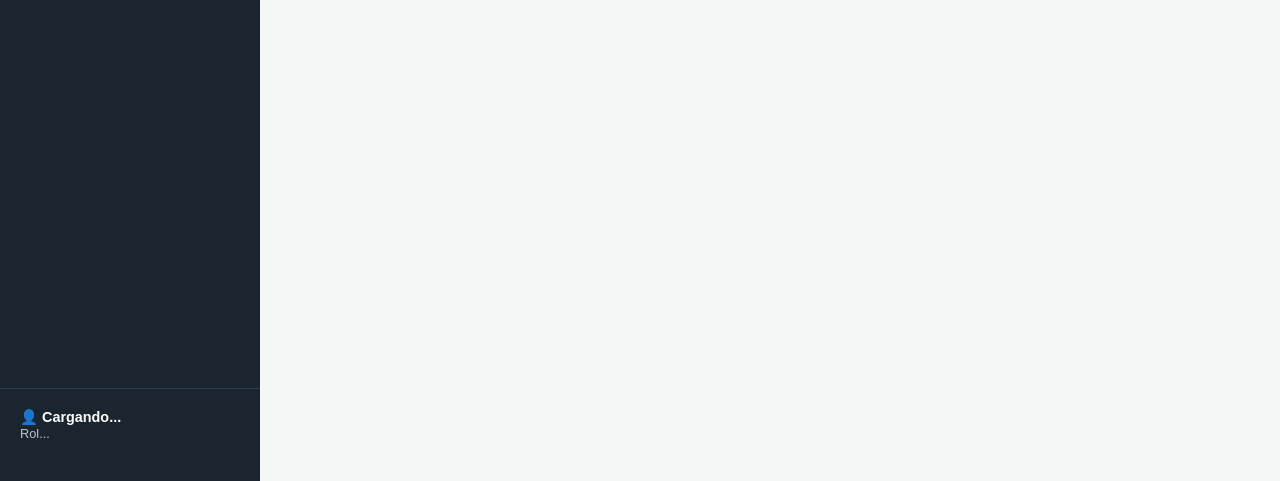
==== commit 97e74e80: "Implement login and registration screens Added login and company registration forms to index.html." ====
--- a/index.html
+++ b/index.html
@@ -7,6 +7,94 @@
     <link rel="stylesheet" href="style.css">
 </head>
 <body>
+        <!-- PANTALLA DE LOGIN -->
+    <div id="pantalla-login" class="contenedor-login">
+        <form id="formulario-login" class="caja-login">
+            <h2>🏢 TecnoDoc Pro</h2>
+            <p>Inicia sesión en tu espacio de trabajo</p>
+            
+            <button type="button" id="btn-google" class="btn-google">
+                <img src="https://upload.wikimedia.org/wikipedia/commons/5/53/Google_%22G%22_Logo.svg" alt="Google">
+                Continuar con Google
+            </button>
+
+            <div class="divisor"><span>o usa tu correo</span></div>
+            
+            <div class="grupo-input">
+                <label for="email">Correo electrónico</label>
+                <input type="email" id="email" placeholder="ejemplo@empresa.com">
+            </div>
+            <div class="grupo-input">
+                <label for="password">Contraseña</label>
+                <input type="password" id="password" placeholder="Tu contraseña">
+            </div>
+
+            <p id="mensaje-error" class="error oculto">Credenciales incorrectas</p>
+            <button type="submit" class="btn-login">Ingresar</button>
+        </form>
+    </div>
+
+    <!-- PANTALLA DE CREACIÓN DE EMPRESA (Nueva) -->
+    <div id="pantalla-registro" class="contenedor-login oculto">
+        <form id="formulario-registro" class="caja-login">
+            <h2>Crear Espacio de Trabajo</h2>
+            <p>Hola <strong id="ui-google-nombre">Usuario</strong>, configura tu empresa para empezar.</p>
+            
+            <div class="grupo-input">
+                <label for="nueva-empresa">Nombre de la Empresa</label>
+                <input type="text" id="nueva-empresa" required placeholder="Ej: Tecnovigilancia Marc">
+            </div>
+            
+            <div class="grupo-input">
+                <label for="nuevo-usuario">Tu nombre completo</label>
+                <input type="text" id="nuevo-usuario" required placeholder="Ej: Marc Joachin">
+            </div>
+
+            <button type="submit" class="btn-login">Crear Cuenta Empresa</button>
+            <button type="button" id="btn-volver-login" class="btn-salir" style="width: 100%; text-align: center;">Cancelar</button>
+        </form>
+    </div>
+
+    <!-- PANTALLA DEL DASHBOARD (Se mantiene igual) -->
+    <div id="pantalla-dashboard" class="contenedor-principal oculto">
+        <aside class="sidebar">
+            <div class="marca">
+                <h2>🏢 <span id="ui-nombre-empresa">Cargando...</span></h2>
+                <p class="etiqueta-plan" id="ui-plan-empresa">Plan...</p>
+            </div>
+            <nav class="menu">
+                <a href="#" class="activo">📊 Panel de Control</a>
+                <a href="#">👥 Clientes</a>
+                <a href="#">🧾 Proformas</a>
+                <a href="#">📋 Informes Técnicos</a>
+                <button id="btn-cerrar-sesion" class="btn-salir">Cerrar Sesión</button>
+            </nav>
+            <div class="perfil-usuario">
+                <p>👤 <strong id="ui-nombre-usuario">Cargando...</strong></p>
+                <p class="rol" id="ui-rol-usuario">Rol...</p>
+            </div>
+        </aside>
+
+        <main class="contenido">
+            <header>
+                <h1>Resumen General</h1>
+                <button class="btn-nuevo">+ Nuevo Documento</button>
+            </header>
+            <section class="tarjetas-metricas">
+                <div class="tarjeta">
+                    <h3>Proformas Disponibles</h3>
+                    <p class="numero" id="ui-creditos-proformas">0</p>
+                </div>
+                <div class="tarjeta">
+                    <h3>Informes Disponibles</h3>
+                    <p class="numero" id="ui-creditos-informes">0</p>
+                </div>
+            </section>
+        </main>
+    </div>
+
+    <script src="app.js"></script>
+    
     <div class="contenedor-principal">
         <!-- Barra Lateral -->
         <aside class="sidebar">
--- a/style.css
+++ b/style.css
@@ -1,388 +1,116 @@
-/* ==========================================================================
-   1. VARIABLES DE SISTEMA Y TEMAS
-   ========================================================================== */
-:root {
-    --bg-dark: #080c14;          /* Fondo muy profundo estilo OLED */
-    --glass-bg: rgba(255, 255, 255, 0.03); 
-    --glass-border: rgba(255, 255, 255, 0.08);
-    --primary-blue: #3b82f6;     /* Azul brillante */
-    --primary-hover: #2563eb;
-    --text-light: #f8fafc;       
-    --text-muted: #94a3b8;       
-    --text-dim: #64748b;
-    --success: #10b981;          
-    --gold: #eab308;
-}
-
-/* ==========================================================================
-   2. RESETEO Y CONFIGURACIÓN BASE
-   ========================================================================== */
 * {
     margin: 0;
     padding: 0;
     box-sizing: border-box;
-    font-family: system-ui, -apple-system, BlinkMacSystemFont, "Segoe UI", Roboto, sans-serif;
-    -webkit-tap-highlight-color: transparent;
+    font-family: 'Segoe UI', Tahoma, Geneva, Verdana, sans-serif;
 }
 
 body {
-    background-color: var(--bg-dark);
-    color: var(--text-light);
-    min-height: 100vh;
-    /* Resplandor doble para acentuar el efecto cristal */
-    background-image: 
-        radial-gradient(at 10% 10%, rgba(59, 130, 246, 0.12) 0px, transparent 40%),
-        radial-gradient(at 90% 90%, rgba(59, 130, 246, 0.06) 0px, transparent 40%);
-    background-attachment: fixed;
+    background-color: #f4f7f6;
+    color: #333;
 }
 
-/* ==========================================================================
-   3. PANTALLA DE INICIO DE SESIÓN (LOGIN)
-   ========================================================================== */
-.login-container {
-    width: 100%;
-    min-height: 100vh;
-    padding: 20px;
+.contenedor-principal {
     display: flex;
-    justify-content: center;
-    align-items: center;
+    height: 100vh;
 }
 
-.glass-card {
-    background: var(--glass-bg);
-    backdrop-filter: blur(20px);
-    -webkit-backdrop-filter: blur(20px);
-    border: 1px solid var(--glass-border);
-    border-radius: 24px;
-    padding: 36px 24px;
-    width: 100%;
-    max-width: 410px;
-    box-shadow: 0 20px 50px rgba(0, 0, 0, 0.6);
-    text-align: center;
+/* --- BARRA LATERAL --- */
+.sidebar {
+    width: 260px;
+    background-color: #1a252f;
+    color: white;
+    display: flex;
+    flex-direction: column;
+    padding: 20px 0;
 }
 
-/* Identidad del Login */
-.logo-section {
-    margin-bottom: 28px;
+.marca {
+    padding: 0 20px 20px 20px;
+    border-bottom: 1px solid #2c3e50;
 }
 
-.app-logo {
-    display: inline-flex;
-    align-items: center;
-    justify-content: center;
-    width: 64px;
-    height: 64px;
-    background: rgba(59, 130, 246, 0.1);
-    border: 1px solid rgba(59, 130, 246, 0.2);
-    border-radius: 20px;
-    margin-bottom: 12px;
+.etiqueta-plan {
+    background-color: #2ecc71;
+    color: #1a252f;
+    display: inline-block;
+    padding: 2px 8px;
+    border-radius: 12px;
+    font-size: 0.8rem;
+    font-weight: bold;
+    margin-top: 5px;
 }
 
-.logo-section h1 {
-    font-size: 26px;
-    font-weight: 700;
-    letter-spacing: -0.5px;
-    margin-bottom: 4px;
+.menu {
+    display: flex;
+    flex-direction: column;
+    margin-top: 20px;
+    flex-grow: 1;
 }
 
-.logo-section p {
-    color: var(--text-muted);
-    font-size: 14px;
+.menu a {
+    color: #bdc3c7;
+    text-decoration: none;
+    padding: 12px 20px;
+    transition: 0.3s;
 }
 
-/* Formulario & Inputs */
-.input-group {
-    margin-bottom: 18px;
-    text-align: left;
+.menu a:hover, .menu a.activo {
+    background-color: #2c3e50;
+    color: white;
+    border-left: 4px solid #3498db;
 }
 
-.input-group label {
-    display: block;
-    font-size: 13px;
-    color: var(--text-muted);
-    margin-bottom: 8px;
-    margin-left: 2px;
+.perfil-usuario {
+    padding: 20px;
+    border-top: 1px solid #2c3e50;
+    font-size: 0.9rem;
 }
 
-.password-wrapper {
-    position: relative;
-    display: flex;
-    align-items: center;
+.rol {
+    color: #bdc3c7;
+    font-size: 0.8rem;
 }
 
-.input-group input, 
-.form-input, 
-.form-textarea {
-    width: 100%;
-    background: rgba(0, 0, 0, 0.35);
-    border: 1px solid var(--glass-border);
-    color: var(--text-light);
-    padding: 14px 16px;
-    border-radius: 12px;
-    font-size: 16px; /* Evita zoom automático en iPhone */
-    outline: none;
-    transition: all 0.25s ease;
+/* --- CONTENIDO PRINCIPAL --- */
+.contenido {
+    flex-grow: 1;
+    padding: 30px;
 }
 
-.input-group input:focus, 
-.form-input:focus, 
-.form-textarea:focus {
-    border-color: var(--primary-blue);
-    background: rgba(0, 0, 0, 0.55);
-    box-shadow: 0 0 0 3px rgba(59, 130, 246, 0.18);
-}
-
-/* Botón alternar visibilidad de contraseña */
-#togglePassword {
-    position: absolute;
-    right: 8px;
-    top: 50%;
-    transform: translateY(-50%);
-    background: transparent;
-    border: none;
-    color: var(--text-muted);
-    cursor: pointer;
-    padding: 8px;
-    display: flex;
-    align-items: center;
-    justify-content: center;
-    border-radius: 8px;
-    transition: color 0.2s;
-}
-
-#togglePassword:hover {
-    color: var(--text-light);
-}
-
-/* Opciones Checkbox & Enlaces */
-.login-options {
+header {
     display: flex;
     justify-content: space-between;
     align-items: center;
-    margin: 12px 0 20px;
-    font-size: 13px;
+    margin-bottom: 30px;
 }
 
-.login-options label {
-    display: flex;
-    align-items: center;
-    gap: 8px;
-    color: var(--text-muted);
+.btn-nuevo {
+    background-color: #3498db;
+    color: white;
+    border: none;
+    padding: 10px 20px;
+    border-radius: 5px;
     cursor: pointer;
+    font-weight: bold;
 }
 
-.login-options a, 
-.form-footer a {
-    color: #60a5fa;
-    text-decoration: none;
-    transition: color 0.2s;
+.tarjetas-metricas {
+    display: flex;
+    gap: 20px;
 }
 
-.login-options a:hover, 
-.form-footer a:hover {
-    text-decoration: underline;
+.tarjeta {
+    background-color: white;
+    padding: 20px;
+    border-radius: 8px;
+    box-shadow: 0 2px 10px rgba(0,0,0,0.05);
+    flex: 1;
 }
 
-/* Botones principales */
-.btn-primary {
-    width: 100%;
-    background-color: var(--primary-blue);
-    color: white;
-    border: none;
-    padding: 15px;
-    border-radius: 12px;
-    font-size: 15px;
-    font-weight: 600;
-    cursor: pointer;
-    transition: all 0.25s ease;
-    box-shadow: 0 4px 15px rgba(59, 130, 246, 0.3);
+.tarjeta .numero {
+    font-size: 2.5rem;
+    font-weight: bold;
+    color: #2c3e50;
+    margin-top: 10px;
 }
-
-.btn-primary:hover {
-    background-color: var(--primary-hover);
-}
-
-.btn-primary:active {
-    transform: scale(0.98);
-}
-
-/* Pie de página de login y sello de seguridad */
-.form-footer {
-    margin-top: 22px;
-    font-size: 14px;
-    color: var(--text-muted);
-}
-
-.login-security {
-    margin-top: 22px;
-    padding-top: 16px;
-    border-top: 1px solid var(--glass-border);
-    display: flex;
-    align-items: center;
-    justify-content: center;
-    gap: 6px;
-    color: var(--text-dim);
-    font-size: 12px;
-}
-
-/* ==========================================================================
-   4. ESTRUCTURA APP PRINCIPAL (DASHBOARD, PROFORMAS, INFORMES)
-   ========================================================================== */
-.app-layout {
-    width: 100%;
-    max-width: 1000px;
-    margin: 0 auto;
-    min-height: 100vh;
-    display: flex;
-    flex-direction: column;
-    padding-bottom: 80px;
-}
-
-.top-bar {
-    display: flex;
-    justify-content: space-between;
-    align-items: center;
-    padding: 16px 20px;
-    background: rgba(8, 12, 20, 0.85);
-    backdrop-filter: blur(12px);
-    -webkit-backdrop-filter: blur(12px);
-    border-bottom: 1px solid var(--glass-border);
-    position: sticky;
-    top: 0;
-    z-index: 50;
-}
-
-.brand {
-    display: flex;
-    align-items: center;
-    gap: 10px;
-    font-weight: 700;
-    font-size: 18px;
-}
-
-.avatar {
-    background: var(--primary-blue);
-    width: 34px;
-    height: 34px;
-    border-radius: 50%;
-    display: flex;
-    align-items: center;
-    justify-content: center;
-    font-weight: 600;
-    font-size: 14px;
-    box-shadow: 0 4px 10px rgba(59, 130, 246, 0.3);
-}
-
-.dashboard-content {
-    padding: 20px;
-    flex-grow: 1;
-}
-
-.welcome-header {
-    margin-bottom: 24px;
-}
-
-.user-title {
-    display: flex;
-    align-items: center;
-    gap: 10px;
-}
-
-.badge-plan {
-    background: rgba(255, 255, 255, 0.08);
-    border: 1px solid var(--glass-border);
-    color: var(--text-muted);
-    font-size: 10px;
-    font-weight: 700;
-    padding: 2px 8px;
-    border-radius: 6px;
-    letter-spacing: 0.5px;
-}
-
-.badge-plan.premium {
-    background: rgba(234, 179, 8, 0.15);
-    border-color: var(--gold);
-    color: #fde047;
-}
-
-/* Métricas Dashboard */
-.metrics-grid {
-    display: grid;
-    grid-template-columns: repeat(2, 1fr);
-    gap: 12px;
-    margin-bottom: 28px;
-}
-
-.metric-card {
-    background: var(--glass-bg);
-    border: 1px solid var(--glass-border);
-    border-radius: 16px;
-    padding: 16px;
-    display: flex;
-    flex-direction: column;
-    gap: 6px;
-}
-
-.metric-card .label { color: var(--text-muted); font-size: 13px; }
-.metric-card .value { font-size: 24px; font-weight: 700; }
-.metric-card .value small { font-size: 14px; color: var(--text-muted); font-weight: 400; }
-
-.actions-grid {
-    display: grid;
-    grid-template-columns: 1fr 1fr;
-    gap: 12px;
-}
-
-.btn-action {
-    background: rgba(59, 130, 246, 0.12);
-    border: 1px solid var(--primary-blue);
-    color: var(--text-light);
-    padding: 14px;
-    border-radius: 12px;
-    font-weight: 600;
-    font-size: 14px;
-    cursor: pointer;
-    transition: background 0.2s;
-}
-
-.btn-action:hover {
-    background: rgba(59, 130, 246, 0.25);
-}
-
-/* Navegación inferior móvil */
-.bottom-nav {
-    position: fixed;
-    bottom: 0;
-    left: 0;
-    right: 0;
-    height: 65px;
-    background: rgba(8, 12, 20, 0.95);
-    backdrop-filter: blur(10px);
-    -webkit-backdrop-filter: blur(10px);
-    border-top: 1px solid var(--glass-border);
-    display: flex;
-    justify-content: space-around;
-    align-items: center;
-    z-index: 100;
-}
-
-.nav-item {
-    display: flex;
-    flex-direction: column;
-    align-items: center;
-    text-decoration: none;
-    color: var(--text-muted);
-    font-size: 11px;
-    gap: 4px;
-}
-
-.nav-item.active {
-    color: var(--primary-blue);
-}
-
-@media (min-width: 768px) {
-    .metrics-grid {
-        grid-template-columns: repeat(4, 1fr);
-    }
-   }
-
